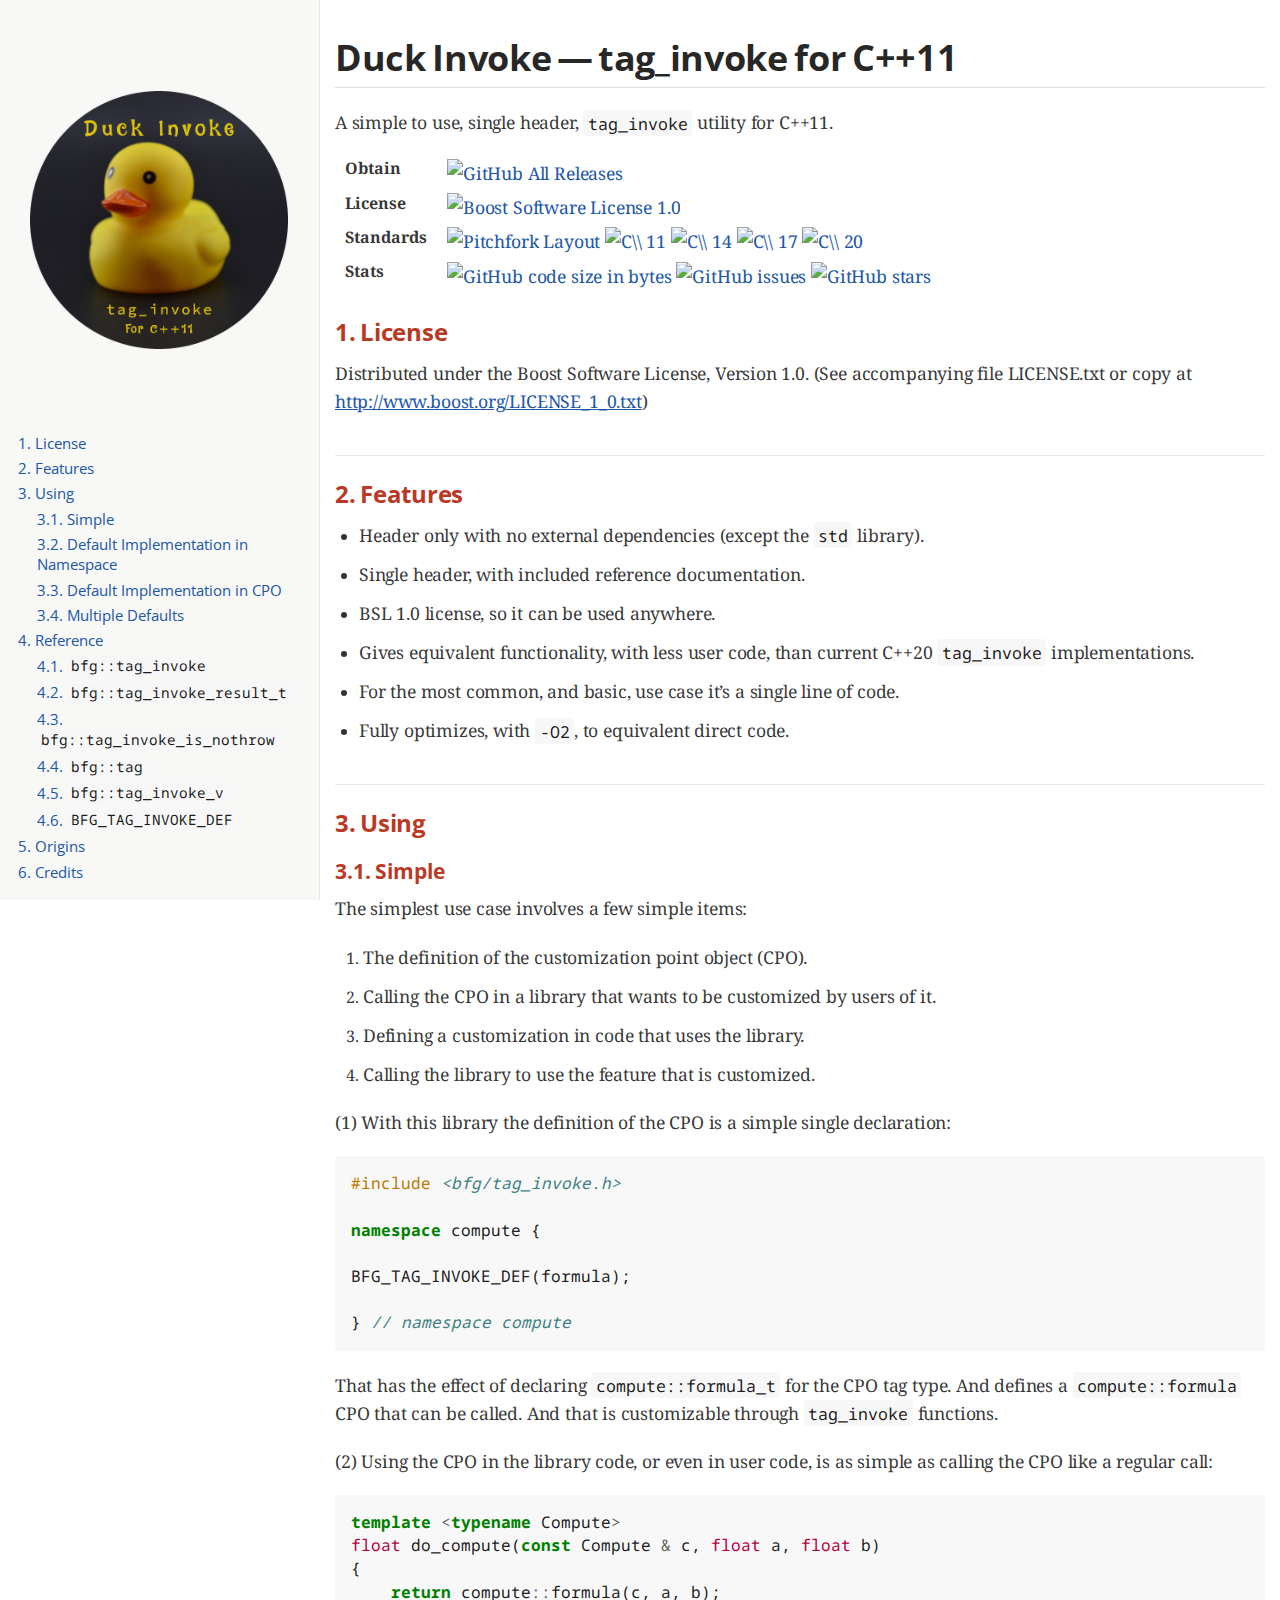
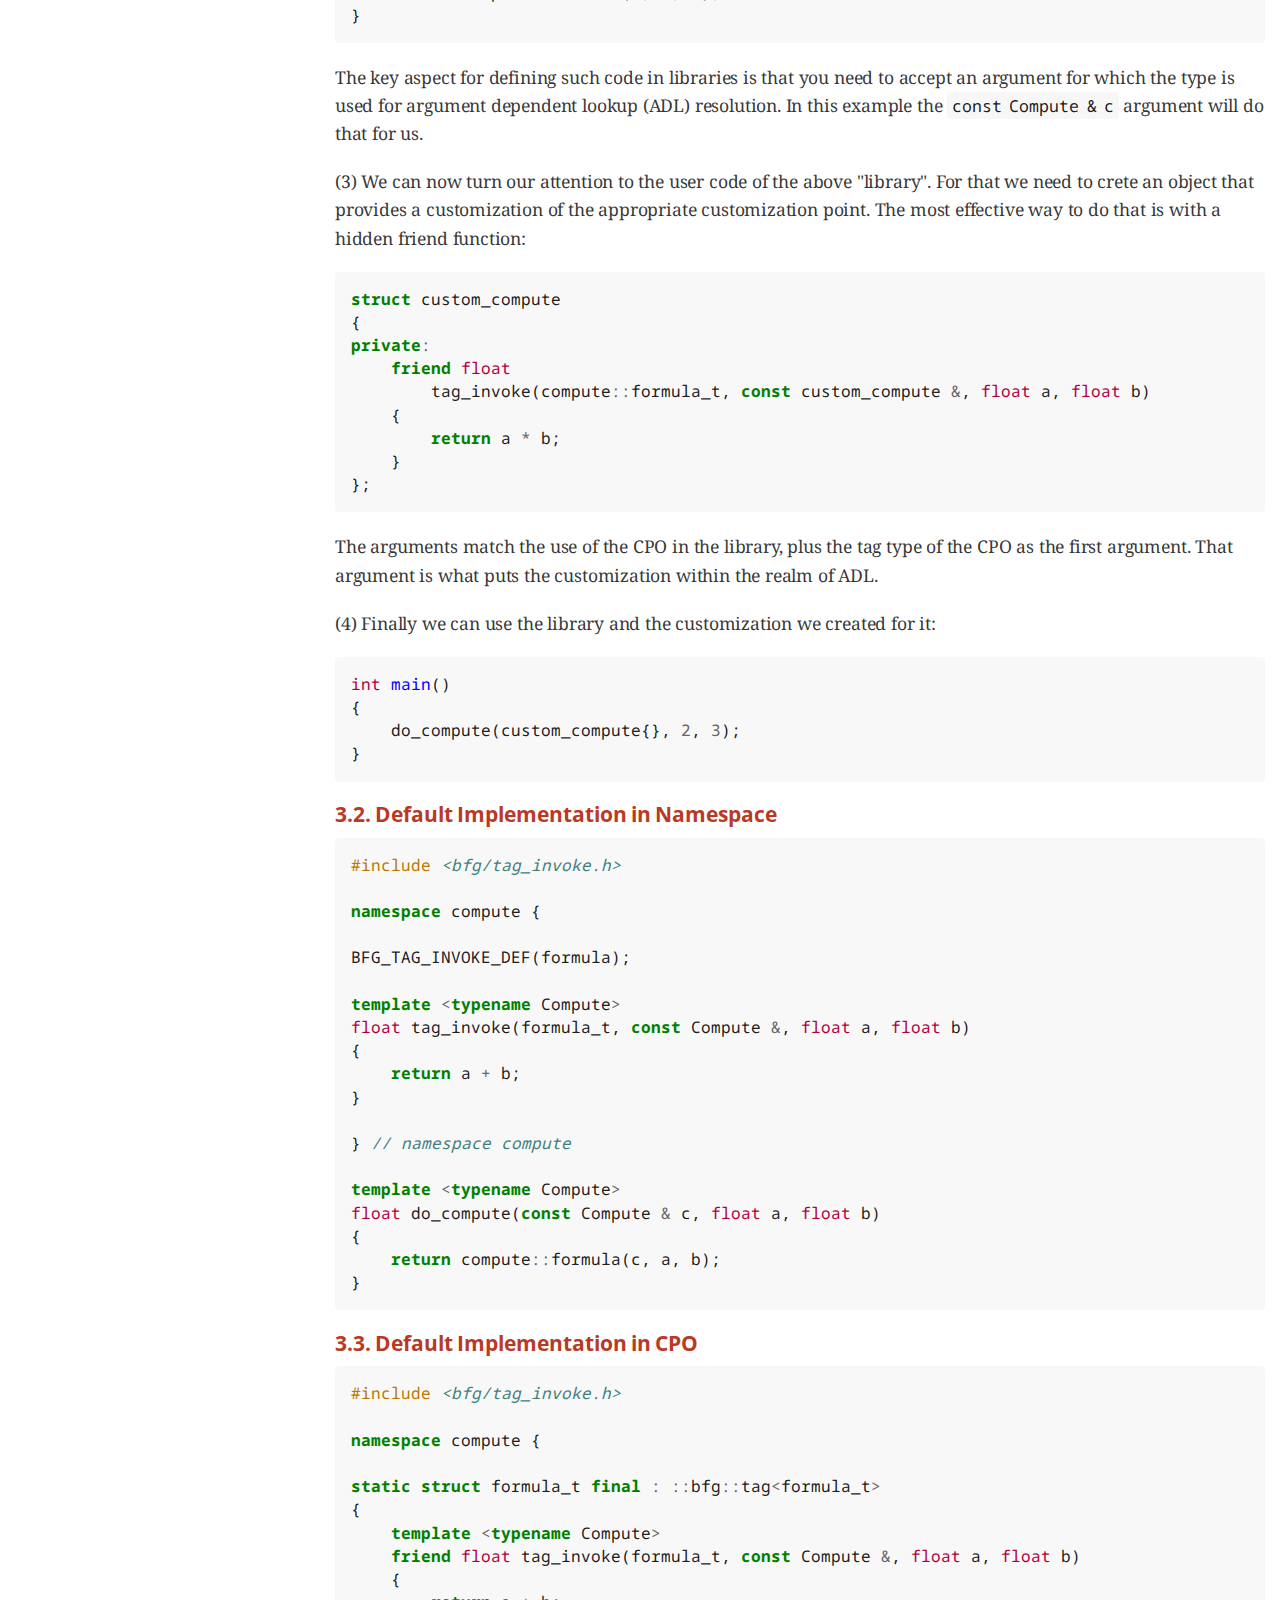
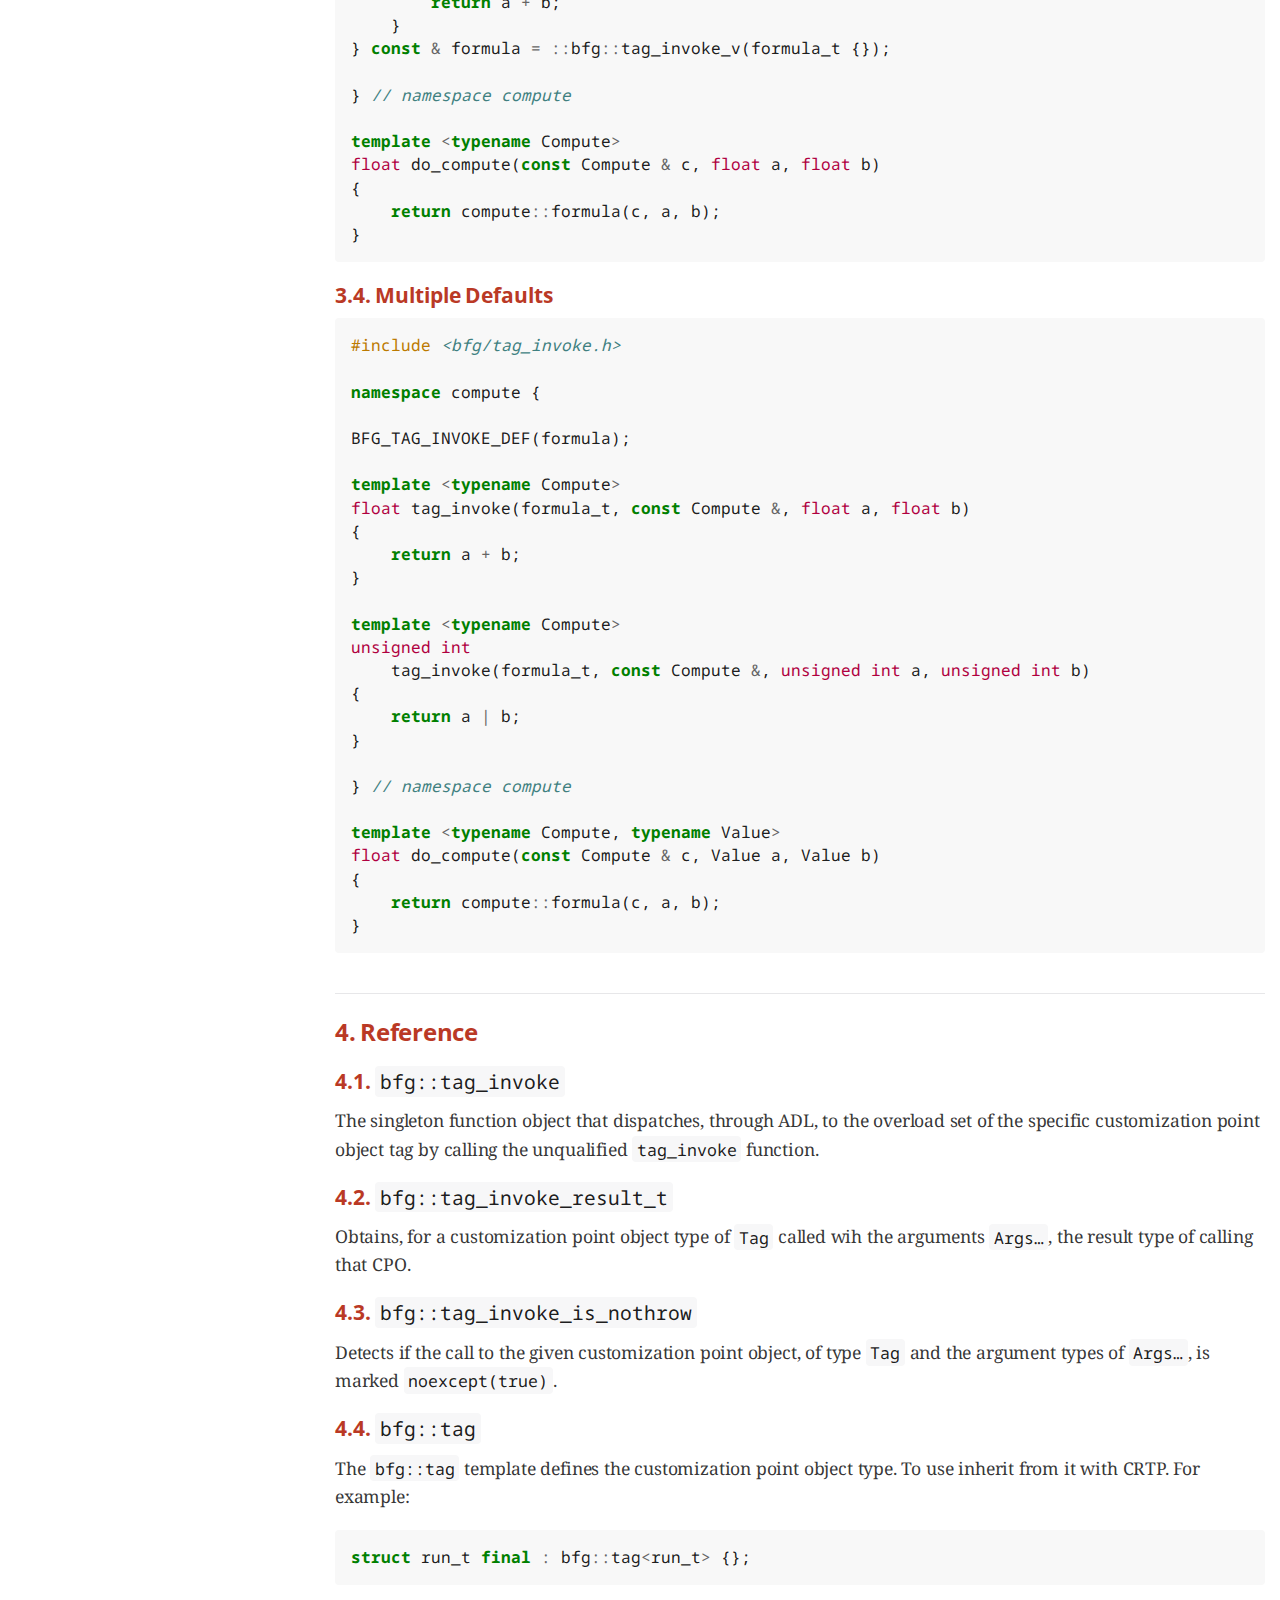
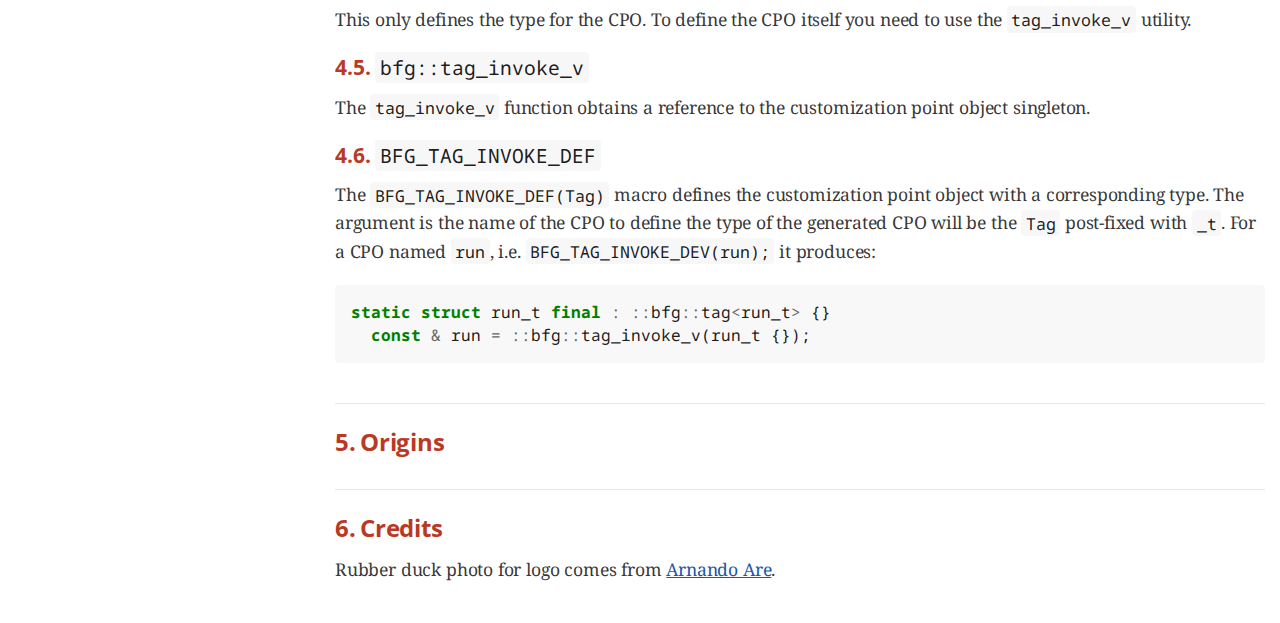
==== index.html @ 3a7e2ac7 "Initial, partial, web site content." ====
<!DOCTYPE html>
<html lang="en">
<head>
<meta charset="UTF-8">
<meta http-equiv="X-UA-Compatible" content="IE=edge">
<meta name="viewport" content="width=device-width, initial-scale=1.0">
<meta name="generator" content="Asciidoctor 2.0.10">
<meta name="copyright" content="Copyright 2020 René Ferdinand Rivera Morell">
<title>Duck Invoke&#8201;&#8212;&#8201;tag_invoke for C++11</title>
<link rel="stylesheet" href="https://fonts.googleapis.com/css?family=Open+Sans:300,300italic,400,400italic,600,600italic%7CNoto+Serif:400,400italic,700,700italic%7CDroid+Sans+Mono:400,700">
<style>
/* Asciidoctor default stylesheet | MIT License | https://asciidoctor.org */
/* Uncomment @import statement to use as custom stylesheet */
/*@import "https://fonts.googleapis.com/css?family=Open+Sans:300,300italic,400,400italic,600,600italic%7CNoto+Serif:400,400italic,700,700italic%7CDroid+Sans+Mono:400,700";*/
article,aside,details,figcaption,figure,footer,header,hgroup,main,nav,section{display:block}
audio,video{display:inline-block}
audio:not([controls]){display:none;height:0}
html{font-family:sans-serif;-ms-text-size-adjust:100%;-webkit-text-size-adjust:100%}
a{background:none}
a:focus{outline:thin dotted}
a:active,a:hover{outline:0}
h1{font-size:2em;margin:.67em 0}
abbr[title]{border-bottom:1px dotted}
b,strong{font-weight:bold}
dfn{font-style:italic}
hr{-moz-box-sizing:content-box;box-sizing:content-box;height:0}
mark{background:#ff0;color:#000}
code,kbd,pre,samp{font-family:monospace;font-size:1em}
pre{white-space:pre-wrap}
q{quotes:"\201C" "\201D" "\2018" "\2019"}
small{font-size:80%}
sub,sup{font-size:75%;line-height:0;position:relative;vertical-align:baseline}
sup{top:-.5em}
sub{bottom:-.25em}
img{border:0}
svg:not(:root){overflow:hidden}
figure{margin:0}
fieldset{border:1px solid silver;margin:0 2px;padding:.35em .625em .75em}
legend{border:0;padding:0}
button,input,select,textarea{font-family:inherit;font-size:100%;margin:0}
button,input{line-height:normal}
button,select{text-transform:none}
button,html input[type="button"],input[type="reset"],input[type="submit"]{-webkit-appearance:button;cursor:pointer}
button[disabled],html input[disabled]{cursor:default}
input[type="checkbox"],input[type="radio"]{box-sizing:border-box;padding:0}
button::-moz-focus-inner,input::-moz-focus-inner{border:0;padding:0}
textarea{overflow:auto;vertical-align:top}
table{border-collapse:collapse;border-spacing:0}
*,*::before,*::after{-moz-box-sizing:border-box;-webkit-box-sizing:border-box;box-sizing:border-box}
html,body{font-size:100%}
body{background:#fff;color:rgba(0,0,0,.8);padding:0;margin:0;font-family:"Noto Serif","DejaVu Serif",serif;font-weight:400;font-style:normal;line-height:1;position:relative;cursor:auto;tab-size:4;-moz-osx-font-smoothing:grayscale;-webkit-font-smoothing:antialiased}
a:hover{cursor:pointer}
img,object,embed{max-width:100%;height:auto}
object,embed{height:100%}
img{-ms-interpolation-mode:bicubic}
.left{float:left!important}
.right{float:right!important}
.text-left{text-align:left!important}
.text-right{text-align:right!important}
.text-center{text-align:center!important}
.text-justify{text-align:justify!important}
.hide{display:none}
img,object,svg{display:inline-block;vertical-align:middle}
textarea{height:auto;min-height:50px}
select{width:100%}
.center{margin-left:auto;margin-right:auto}
.stretch{width:100%}
.subheader,.admonitionblock td.content>.title,.audioblock>.title,.exampleblock>.title,.imageblock>.title,.listingblock>.title,.literalblock>.title,.stemblock>.title,.openblock>.title,.paragraph>.title,.quoteblock>.title,table.tableblock>.title,.verseblock>.title,.videoblock>.title,.dlist>.title,.olist>.title,.ulist>.title,.qlist>.title,.hdlist>.title{line-height:1.45;color:#7a2518;font-weight:400;margin-top:0;margin-bottom:.25em}
div,dl,dt,dd,ul,ol,li,h1,h2,h3,#toctitle,.sidebarblock>.content>.title,h4,h5,h6,pre,form,p,blockquote,th,td{margin:0;padding:0;direction:ltr}
a{color:#2156a5;text-decoration:underline;line-height:inherit}
a:hover,a:focus{color:#1d4b8f}
a img{border:0}
p{font-family:inherit;font-weight:400;font-size:1em;line-height:1.6;margin-bottom:1.25em;text-rendering:optimizeLegibility}
p aside{font-size:.875em;line-height:1.35;font-style:italic}
h1,h2,h3,#toctitle,.sidebarblock>.content>.title,h4,h5,h6{font-family:"Open Sans","DejaVu Sans",sans-serif;font-weight:300;font-style:normal;color:#ba3925;text-rendering:optimizeLegibility;margin-top:1em;margin-bottom:.5em;line-height:1.0125em}
h1 small,h2 small,h3 small,#toctitle small,.sidebarblock>.content>.title small,h4 small,h5 small,h6 small{font-size:60%;color:#e99b8f;line-height:0}
h1{font-size:2.125em}
h2{font-size:1.6875em}
h3,#toctitle,.sidebarblock>.content>.title{font-size:1.375em}
h4,h5{font-size:1.125em}
h6{font-size:1em}
hr{border:solid #dddddf;border-width:1px 0 0;clear:both;margin:1.25em 0 1.1875em;height:0}
em,i{font-style:italic;line-height:inherit}
strong,b{font-weight:bold;line-height:inherit}
small{font-size:60%;line-height:inherit}
code{font-family:"Droid Sans Mono","DejaVu Sans Mono",monospace;font-weight:400;color:rgba(0,0,0,.9)}
ul,ol,dl{font-size:1em;line-height:1.6;margin-bottom:1.25em;list-style-position:outside;font-family:inherit}
ul,ol{margin-left:1.5em}
ul li ul,ul li ol{margin-left:1.25em;margin-bottom:0;font-size:1em}
ul.square li ul,ul.circle li ul,ul.disc li ul{list-style:inherit}
ul.square{list-style-type:square}
ul.circle{list-style-type:circle}
ul.disc{list-style-type:disc}
ol li ul,ol li ol{margin-left:1.25em;margin-bottom:0}
dl dt{margin-bottom:.3125em;font-weight:bold}
dl dd{margin-bottom:1.25em}
abbr,acronym{text-transform:uppercase;font-size:90%;color:rgba(0,0,0,.8);border-bottom:1px dotted #ddd;cursor:help}
abbr{text-transform:none}
blockquote{margin:0 0 1.25em;padding:.5625em 1.25em 0 1.1875em;border-left:1px solid #ddd}
blockquote cite{display:block;font-size:.9375em;color:rgba(0,0,0,.6)}
blockquote cite::before{content:"\2014 \0020"}
blockquote cite a,blockquote cite a:visited{color:rgba(0,0,0,.6)}
blockquote,blockquote p{line-height:1.6;color:rgba(0,0,0,.85)}
@media screen and (min-width:768px){h1,h2,h3,#toctitle,.sidebarblock>.content>.title,h4,h5,h6{line-height:1.2}
h1{font-size:2.75em}
h2{font-size:2.3125em}
h3,#toctitle,.sidebarblock>.content>.title{font-size:1.6875em}
h4{font-size:1.4375em}}
table{background:#fff;margin-bottom:1.25em;border:solid 1px #dedede}
table thead,table tfoot{background:#f7f8f7}
table thead tr th,table thead tr td,table tfoot tr th,table tfoot tr td{padding:.5em .625em .625em;font-size:inherit;color:rgba(0,0,0,.8);text-align:left}
table tr th,table tr td{padding:.5625em .625em;font-size:inherit;color:rgba(0,0,0,.8)}
table tr.even,table tr.alt{background:#f8f8f7}
table thead tr th,table tfoot tr th,table tbody tr td,table tr td,table tfoot tr td{display:table-cell;line-height:1.6}
h1,h2,h3,#toctitle,.sidebarblock>.content>.title,h4,h5,h6{line-height:1.2;word-spacing:-.05em}
h1 strong,h2 strong,h3 strong,#toctitle strong,.sidebarblock>.content>.title strong,h4 strong,h5 strong,h6 strong{font-weight:400}
.clearfix::before,.clearfix::after,.float-group::before,.float-group::after{content:" ";display:table}
.clearfix::after,.float-group::after{clear:both}
:not(pre):not([class^=L])>code{font-size:.9375em;font-style:normal!important;letter-spacing:0;padding:.1em .5ex;word-spacing:-.15em;background:#f7f7f8;-webkit-border-radius:4px;border-radius:4px;line-height:1.45;text-rendering:optimizeSpeed;word-wrap:break-word}
:not(pre)>code.nobreak{word-wrap:normal}
:not(pre)>code.nowrap{white-space:nowrap}
pre{color:rgba(0,0,0,.9);font-family:"Droid Sans Mono","DejaVu Sans Mono",monospace;line-height:1.45;text-rendering:optimizeSpeed}
pre code,pre pre{color:inherit;font-size:inherit;line-height:inherit}
pre>code{display:block}
pre.nowrap,pre.nowrap pre{white-space:pre;word-wrap:normal}
em em{font-style:normal}
strong strong{font-weight:400}
.keyseq{color:rgba(51,51,51,.8)}
kbd{font-family:"Droid Sans Mono","DejaVu Sans Mono",monospace;display:inline-block;color:rgba(0,0,0,.8);font-size:.65em;line-height:1.45;background:#f7f7f7;border:1px solid #ccc;-webkit-border-radius:3px;border-radius:3px;-webkit-box-shadow:0 1px 0 rgba(0,0,0,.2),0 0 0 .1em white inset;box-shadow:0 1px 0 rgba(0,0,0,.2),0 0 0 .1em #fff inset;margin:0 .15em;padding:.2em .5em;vertical-align:middle;position:relative;top:-.1em;white-space:nowrap}
.keyseq kbd:first-child{margin-left:0}
.keyseq kbd:last-child{margin-right:0}
.menuseq,.menuref{color:#000}
.menuseq b:not(.caret),.menuref{font-weight:inherit}
.menuseq{word-spacing:-.02em}
.menuseq b.caret{font-size:1.25em;line-height:.8}
.menuseq i.caret{font-weight:bold;text-align:center;width:.45em}
b.button::before,b.button::after{position:relative;top:-1px;font-weight:400}
b.button::before{content:"[";padding:0 3px 0 2px}
b.button::after{content:"]";padding:0 2px 0 3px}
p a>code:hover{color:rgba(0,0,0,.9)}
#header,#content,#footnotes,#footer{width:100%;margin-left:auto;margin-right:auto;margin-top:0;margin-bottom:0;max-width:62.5em;*zoom:1;position:relative;padding-left:.9375em;padding-right:.9375em}
#header::before,#header::after,#content::before,#content::after,#footnotes::before,#footnotes::after,#footer::before,#footer::after{content:" ";display:table}
#header::after,#content::after,#footnotes::after,#footer::after{clear:both}
#content{margin-top:1.25em}
#content::before{content:none}
#header>h1:first-child{color:rgba(0,0,0,.85);margin-top:2.25rem;margin-bottom:0}
#header>h1:first-child+#toc{margin-top:8px;border-top:1px solid #dddddf}
#header>h1:only-child,body.toc2 #header>h1:nth-last-child(2){border-bottom:1px solid #dddddf;padding-bottom:8px}
#header .details{border-bottom:1px solid #dddddf;line-height:1.45;padding-top:.25em;padding-bottom:.25em;padding-left:.25em;color:rgba(0,0,0,.6);display:-ms-flexbox;display:-webkit-flex;display:flex;-ms-flex-flow:row wrap;-webkit-flex-flow:row wrap;flex-flow:row wrap}
#header .details span:first-child{margin-left:-.125em}
#header .details span.email a{color:rgba(0,0,0,.85)}
#header .details br{display:none}
#header .details br+span::before{content:"\00a0\2013\00a0"}
#header .details br+span.author::before{content:"\00a0\22c5\00a0";color:rgba(0,0,0,.85)}
#header .details br+span#revremark::before{content:"\00a0|\00a0"}
#header #revnumber{text-transform:capitalize}
#header #revnumber::after{content:"\00a0"}
#content>h1:first-child:not([class]){color:rgba(0,0,0,.85);border-bottom:1px solid #dddddf;padding-bottom:8px;margin-top:0;padding-top:1rem;margin-bottom:1.25rem}
#toc{border-bottom:1px solid #e7e7e9;padding-bottom:.5em}
#toc>ul{margin-left:.125em}
#toc ul.sectlevel0>li>a{font-style:italic}
#toc ul.sectlevel0 ul.sectlevel1{margin:.5em 0}
#toc ul{font-family:"Open Sans","DejaVu Sans",sans-serif;list-style-type:none}
#toc li{line-height:1.3334;margin-top:.3334em}
#toc a{text-decoration:none}
#toc a:active{text-decoration:underline}
#toctitle{color:#7a2518;font-size:1.2em}
@media screen and (min-width:768px){#toctitle{font-size:1.375em}
body.toc2{padding-left:15em;padding-right:0}
#toc.toc2{margin-top:0!important;background:#f8f8f7;position:fixed;width:15em;left:0;top:0;border-right:1px solid #e7e7e9;border-top-width:0!important;border-bottom-width:0!important;z-index:1000;padding:1.25em 1em;height:100%;overflow:auto}
#toc.toc2 #toctitle{margin-top:0;margin-bottom:.8rem;font-size:1.2em}
#toc.toc2>ul{font-size:.9em;margin-bottom:0}
#toc.toc2 ul ul{margin-left:0;padding-left:1em}
#toc.toc2 ul.sectlevel0 ul.sectlevel1{padding-left:0;margin-top:.5em;margin-bottom:.5em}
body.toc2.toc-right{padding-left:0;padding-right:15em}
body.toc2.toc-right #toc.toc2{border-right-width:0;border-left:1px solid #e7e7e9;left:auto;right:0}}
@media screen and (min-width:1280px){body.toc2{padding-left:20em;padding-right:0}
#toc.toc2{width:20em}
#toc.toc2 #toctitle{font-size:1.375em}
#toc.toc2>ul{font-size:.95em}
#toc.toc2 ul ul{padding-left:1.25em}
body.toc2.toc-right{padding-left:0;padding-right:20em}}
#content #toc{border-style:solid;border-width:1px;border-color:#e0e0dc;margin-bottom:1.25em;padding:1.25em;background:#f8f8f7;-webkit-border-radius:4px;border-radius:4px}
#content #toc>:first-child{margin-top:0}
#content #toc>:last-child{margin-bottom:0}
#footer{max-width:100%;background:rgba(0,0,0,.8);padding:1.25em}
#footer-text{color:rgba(255,255,255,.8);line-height:1.44}
#content{margin-bottom:.625em}
.sect1{padding-bottom:.625em}
@media screen and (min-width:768px){#content{margin-bottom:1.25em}
.sect1{padding-bottom:1.25em}}
.sect1:last-child{padding-bottom:0}
.sect1+.sect1{border-top:1px solid #e7e7e9}
#content h1>a.anchor,h2>a.anchor,h3>a.anchor,#toctitle>a.anchor,.sidebarblock>.content>.title>a.anchor,h4>a.anchor,h5>a.anchor,h6>a.anchor{position:absolute;z-index:1001;width:1.5ex;margin-left:-1.5ex;display:block;text-decoration:none!important;visibility:hidden;text-align:center;font-weight:400}
#content h1>a.anchor::before,h2>a.anchor::before,h3>a.anchor::before,#toctitle>a.anchor::before,.sidebarblock>.content>.title>a.anchor::before,h4>a.anchor::before,h5>a.anchor::before,h6>a.anchor::before{content:"\00A7";font-size:.85em;display:block;padding-top:.1em}
#content h1:hover>a.anchor,#content h1>a.anchor:hover,h2:hover>a.anchor,h2>a.anchor:hover,h3:hover>a.anchor,#toctitle:hover>a.anchor,.sidebarblock>.content>.title:hover>a.anchor,h3>a.anchor:hover,#toctitle>a.anchor:hover,.sidebarblock>.content>.title>a.anchor:hover,h4:hover>a.anchor,h4>a.anchor:hover,h5:hover>a.anchor,h5>a.anchor:hover,h6:hover>a.anchor,h6>a.anchor:hover{visibility:visible}
#content h1>a.link,h2>a.link,h3>a.link,#toctitle>a.link,.sidebarblock>.content>.title>a.link,h4>a.link,h5>a.link,h6>a.link{color:#ba3925;text-decoration:none}
#content h1>a.link:hover,h2>a.link:hover,h3>a.link:hover,#toctitle>a.link:hover,.sidebarblock>.content>.title>a.link:hover,h4>a.link:hover,h5>a.link:hover,h6>a.link:hover{color:#a53221}
details,.audioblock,.imageblock,.literalblock,.listingblock,.stemblock,.videoblock{margin-bottom:1.25em}
details>summary:first-of-type{cursor:pointer;display:list-item;outline:none;margin-bottom:.75em}
.admonitionblock td.content>.title,.audioblock>.title,.exampleblock>.title,.imageblock>.title,.listingblock>.title,.literalblock>.title,.stemblock>.title,.openblock>.title,.paragraph>.title,.quoteblock>.title,table.tableblock>.title,.verseblock>.title,.videoblock>.title,.dlist>.title,.olist>.title,.ulist>.title,.qlist>.title,.hdlist>.title{text-rendering:optimizeLegibility;text-align:left;font-family:"Noto Serif","DejaVu Serif",serif;font-size:1rem;font-style:italic}
table.tableblock.fit-content>caption.title{white-space:nowrap;width:0}
.paragraph.lead>p,#preamble>.sectionbody>[class="paragraph"]:first-of-type p{font-size:1.21875em;line-height:1.6;color:rgba(0,0,0,.85)}
table.tableblock #preamble>.sectionbody>[class="paragraph"]:first-of-type p{font-size:inherit}
.admonitionblock>table{border-collapse:separate;border:0;background:none;width:100%}
.admonitionblock>table td.icon{text-align:center;width:80px}
.admonitionblock>table td.icon img{max-width:none}
.admonitionblock>table td.icon .title{font-weight:bold;font-family:"Open Sans","DejaVu Sans",sans-serif;text-transform:uppercase}
.admonitionblock>table td.content{padding-left:1.125em;padding-right:1.25em;border-left:1px solid #dddddf;color:rgba(0,0,0,.6)}
.admonitionblock>table td.content>:last-child>:last-child{margin-bottom:0}
.exampleblock>.content{border-style:solid;border-width:1px;border-color:#e6e6e6;margin-bottom:1.25em;padding:1.25em;background:#fff;-webkit-border-radius:4px;border-radius:4px}
.exampleblock>.content>:first-child{margin-top:0}
.exampleblock>.content>:last-child{margin-bottom:0}
.sidebarblock{border-style:solid;border-width:1px;border-color:#dbdbd6;margin-bottom:1.25em;padding:1.25em;background:#f3f3f2;-webkit-border-radius:4px;border-radius:4px}
.sidebarblock>:first-child{margin-top:0}
.sidebarblock>:last-child{margin-bottom:0}
.sidebarblock>.content>.title{color:#7a2518;margin-top:0;text-align:center}
.exampleblock>.content>:last-child>:last-child,.exampleblock>.content .olist>ol>li:last-child>:last-child,.exampleblock>.content .ulist>ul>li:last-child>:last-child,.exampleblock>.content .qlist>ol>li:last-child>:last-child,.sidebarblock>.content>:last-child>:last-child,.sidebarblock>.content .olist>ol>li:last-child>:last-child,.sidebarblock>.content .ulist>ul>li:last-child>:last-child,.sidebarblock>.content .qlist>ol>li:last-child>:last-child{margin-bottom:0}
.literalblock pre,.listingblock>.content>pre{-webkit-border-radius:4px;border-radius:4px;word-wrap:break-word;overflow-x:auto;padding:1em;font-size:.8125em}
@media screen and (min-width:768px){.literalblock pre,.listingblock>.content>pre{font-size:.90625em}}
@media screen and (min-width:1280px){.literalblock pre,.listingblock>.content>pre{font-size:1em}}
.literalblock pre,.listingblock>.content>pre:not(.highlight),.listingblock>.content>pre[class="highlight"],.listingblock>.content>pre[class^="highlight "]{background:#f7f7f8}
.literalblock.output pre{color:#f7f7f8;background:rgba(0,0,0,.9)}
.listingblock>.content{position:relative}
.listingblock code[data-lang]::before{display:none;content:attr(data-lang);position:absolute;font-size:.75em;top:.425rem;right:.5rem;line-height:1;text-transform:uppercase;color:inherit;opacity:.5}
.listingblock:hover code[data-lang]::before{display:block}
.listingblock.terminal pre .command::before{content:attr(data-prompt);padding-right:.5em;color:inherit;opacity:.5}
.listingblock.terminal pre .command:not([data-prompt])::before{content:"$"}
.listingblock pre.highlightjs{padding:0}
.listingblock pre.highlightjs>code{padding:1em;-webkit-border-radius:4px;border-radius:4px}
.listingblock pre.prettyprint{border-width:0}
.prettyprint{background:#f7f7f8}
pre.prettyprint .linenums{line-height:1.45;margin-left:2em}
pre.prettyprint li{background:none;list-style-type:inherit;padding-left:0}
pre.prettyprint li code[data-lang]::before{opacity:1}
pre.prettyprint li:not(:first-child) code[data-lang]::before{display:none}
table.linenotable{border-collapse:separate;border:0;margin-bottom:0;background:none}
table.linenotable td[class]{color:inherit;vertical-align:top;padding:0;line-height:inherit;white-space:normal}
table.linenotable td.code{padding-left:.75em}
table.linenotable td.linenos{border-right:1px solid currentColor;opacity:.35;padding-right:.5em}
pre.pygments .lineno{border-right:1px solid currentColor;opacity:.35;display:inline-block;margin-right:.75em}
pre.pygments .lineno::before{content:"";margin-right:-.125em}
.quoteblock{margin:0 1em 1.25em 1.5em;display:table}
.quoteblock:not(.excerpt)>.title{margin-left:-1.5em;margin-bottom:.75em}
.quoteblock blockquote,.quoteblock p{color:rgba(0,0,0,.85);font-size:1.15rem;line-height:1.75;word-spacing:.1em;letter-spacing:0;font-style:italic;text-align:justify}
.quoteblock blockquote{margin:0;padding:0;border:0}
.quoteblock blockquote::before{content:"\201c";float:left;font-size:2.75em;font-weight:bold;line-height:.6em;margin-left:-.6em;color:#7a2518;text-shadow:0 1px 2px rgba(0,0,0,.1)}
.quoteblock blockquote>.paragraph:last-child p{margin-bottom:0}
.quoteblock .attribution{margin-top:.75em;margin-right:.5ex;text-align:right}
.verseblock{margin:0 1em 1.25em}
.verseblock pre{font-family:"Open Sans","DejaVu Sans",sans;font-size:1.15rem;color:rgba(0,0,0,.85);font-weight:300;text-rendering:optimizeLegibility}
.verseblock pre strong{font-weight:400}
.verseblock .attribution{margin-top:1.25rem;margin-left:.5ex}
.quoteblock .attribution,.verseblock .attribution{font-size:.9375em;line-height:1.45;font-style:italic}
.quoteblock .attribution br,.verseblock .attribution br{display:none}
.quoteblock .attribution cite,.verseblock .attribution cite{display:block;letter-spacing:-.025em;color:rgba(0,0,0,.6)}
.quoteblock.abstract blockquote::before,.quoteblock.excerpt blockquote::before,.quoteblock .quoteblock blockquote::before{display:none}
.quoteblock.abstract blockquote,.quoteblock.abstract p,.quoteblock.excerpt blockquote,.quoteblock.excerpt p,.quoteblock .quoteblock blockquote,.quoteblock .quoteblock p{line-height:1.6;word-spacing:0}
.quoteblock.abstract{margin:0 1em 1.25em;display:block}
.quoteblock.abstract>.title{margin:0 0 .375em;font-size:1.15em;text-align:center}
.quoteblock.excerpt>blockquote,.quoteblock .quoteblock{padding:0 0 .25em 1em;border-left:.25em solid #dddddf}
.quoteblock.excerpt,.quoteblock .quoteblock{margin-left:0}
.quoteblock.excerpt blockquote,.quoteblock.excerpt p,.quoteblock .quoteblock blockquote,.quoteblock .quoteblock p{color:inherit;font-size:1.0625rem}
.quoteblock.excerpt .attribution,.quoteblock .quoteblock .attribution{color:inherit;text-align:left;margin-right:0}
table.tableblock{max-width:100%;border-collapse:separate}
p.tableblock:last-child{margin-bottom:0}
td.tableblock>.content>:last-child{margin-bottom:-1.25em}
td.tableblock>.content>:last-child.sidebarblock{margin-bottom:0}
table.tableblock,th.tableblock,td.tableblock{border:0 solid #dedede}
table.grid-all>thead>tr>.tableblock,table.grid-all>tbody>tr>.tableblock{border-width:0 1px 1px 0}
table.grid-all>tfoot>tr>.tableblock{border-width:1px 1px 0 0}
table.grid-cols>*>tr>.tableblock{border-width:0 1px 0 0}
table.grid-rows>thead>tr>.tableblock,table.grid-rows>tbody>tr>.tableblock{border-width:0 0 1px}
table.grid-rows>tfoot>tr>.tableblock{border-width:1px 0 0}
table.grid-all>*>tr>.tableblock:last-child,table.grid-cols>*>tr>.tableblock:last-child{border-right-width:0}
table.grid-all>tbody>tr:last-child>.tableblock,table.grid-all>thead:last-child>tr>.tableblock,table.grid-rows>tbody>tr:last-child>.tableblock,table.grid-rows>thead:last-child>tr>.tableblock{border-bottom-width:0}
table.frame-all{border-width:1px}
table.frame-sides{border-width:0 1px}
table.frame-topbot,table.frame-ends{border-width:1px 0}
table.stripes-all tr,table.stripes-odd tr:nth-of-type(odd),table.stripes-even tr:nth-of-type(even),table.stripes-hover tr:hover{background:#f8f8f7}
th.halign-left,td.halign-left{text-align:left}
th.halign-right,td.halign-right{text-align:right}
th.halign-center,td.halign-center{text-align:center}
th.valign-top,td.valign-top{vertical-align:top}
th.valign-bottom,td.valign-bottom{vertical-align:bottom}
th.valign-middle,td.valign-middle{vertical-align:middle}
table thead th,table tfoot th{font-weight:bold}
tbody tr th{display:table-cell;line-height:1.6;background:#f7f8f7}
tbody tr th,tbody tr th p,tfoot tr th,tfoot tr th p{color:rgba(0,0,0,.8);font-weight:bold}
p.tableblock>code:only-child{background:none;padding:0}
p.tableblock{font-size:1em}
ol{margin-left:1.75em}
ul li ol{margin-left:1.5em}
dl dd{margin-left:1.125em}
dl dd:last-child,dl dd:last-child>:last-child{margin-bottom:0}
ol>li p,ul>li p,ul dd,ol dd,.olist .olist,.ulist .ulist,.ulist .olist,.olist .ulist{margin-bottom:.625em}
ul.checklist,ul.none,ol.none,ul.no-bullet,ol.no-bullet,ol.unnumbered,ul.unstyled,ol.unstyled{list-style-type:none}
ul.no-bullet,ol.no-bullet,ol.unnumbered{margin-left:.625em}
ul.unstyled,ol.unstyled{margin-left:0}
ul.checklist{margin-left:.625em}
ul.checklist li>p:first-child>.fa-square-o:first-child,ul.checklist li>p:first-child>.fa-check-square-o:first-child{width:1.25em;font-size:.8em;position:relative;bottom:.125em}
ul.checklist li>p:first-child>input[type="checkbox"]:first-child{margin-right:.25em}
ul.inline{display:-ms-flexbox;display:-webkit-box;display:flex;-ms-flex-flow:row wrap;-webkit-flex-flow:row wrap;flex-flow:row wrap;list-style:none;margin:0 0 .625em -1.25em}
ul.inline>li{margin-left:1.25em}
.unstyled dl dt{font-weight:400;font-style:normal}
ol.arabic{list-style-type:decimal}
ol.decimal{list-style-type:decimal-leading-zero}
ol.loweralpha{list-style-type:lower-alpha}
ol.upperalpha{list-style-type:upper-alpha}
ol.lowerroman{list-style-type:lower-roman}
ol.upperroman{list-style-type:upper-roman}
ol.lowergreek{list-style-type:lower-greek}
.hdlist>table,.colist>table{border:0;background:none}
.hdlist>table>tbody>tr,.colist>table>tbody>tr{background:none}
td.hdlist1,td.hdlist2{vertical-align:top;padding:0 .625em}
td.hdlist1{font-weight:bold;padding-bottom:1.25em}
.literalblock+.colist,.listingblock+.colist{margin-top:-.5em}
.colist td:not([class]):first-child{padding:.4em .75em 0;line-height:1;vertical-align:top}
.colist td:not([class]):first-child img{max-width:none}
.colist td:not([class]):last-child{padding:.25em 0}
.thumb,.th{line-height:0;display:inline-block;border:solid 4px #fff;-webkit-box-shadow:0 0 0 1px #ddd;box-shadow:0 0 0 1px #ddd}
.imageblock.left{margin:.25em .625em 1.25em 0}
.imageblock.right{margin:.25em 0 1.25em .625em}
.imageblock>.title{margin-bottom:0}
.imageblock.thumb,.imageblock.th{border-width:6px}
.imageblock.thumb>.title,.imageblock.th>.title{padding:0 .125em}
.image.left,.image.right{margin-top:.25em;margin-bottom:.25em;display:inline-block;line-height:0}
.image.left{margin-right:.625em}
.image.right{margin-left:.625em}
a.image{text-decoration:none;display:inline-block}
a.image object{pointer-events:none}
sup.footnote,sup.footnoteref{font-size:.875em;position:static;vertical-align:super}
sup.footnote a,sup.footnoteref a{text-decoration:none}
sup.footnote a:active,sup.footnoteref a:active{text-decoration:underline}
#footnotes{padding-top:.75em;padding-bottom:.75em;margin-bottom:.625em}
#footnotes hr{width:20%;min-width:6.25em;margin:-.25em 0 .75em;border-width:1px 0 0}
#footnotes .footnote{padding:0 .375em 0 .225em;line-height:1.3334;font-size:.875em;margin-left:1.2em;margin-bottom:.2em}
#footnotes .footnote a:first-of-type{font-weight:bold;text-decoration:none;margin-left:-1.05em}
#footnotes .footnote:last-of-type{margin-bottom:0}
#content #footnotes{margin-top:-.625em;margin-bottom:0;padding:.75em 0}
.gist .file-data>table{border:0;background:#fff;width:100%;margin-bottom:0}
.gist .file-data>table td.line-data{width:99%}
div.unbreakable{page-break-inside:avoid}
.big{font-size:larger}
.small{font-size:smaller}
.underline{text-decoration:underline}
.overline{text-decoration:overline}
.line-through{text-decoration:line-through}
.aqua{color:#00bfbf}
.aqua-background{background:#00fafa}
.black{color:#000}
.black-background{background:#000}
.blue{color:#0000bf}
.blue-background{background:#0000fa}
.fuchsia{color:#bf00bf}
.fuchsia-background{background:#fa00fa}
.gray{color:#606060}
.gray-background{background:#7d7d7d}
.green{color:#006000}
.green-background{background:#007d00}
.lime{color:#00bf00}
.lime-background{background:#00fa00}
.maroon{color:#600000}
.maroon-background{background:#7d0000}
.navy{color:#000060}
.navy-background{background:#00007d}
.olive{color:#606000}
.olive-background{background:#7d7d00}
.purple{color:#600060}
.purple-background{background:#7d007d}
.red{color:#bf0000}
.red-background{background:#fa0000}
.silver{color:#909090}
.silver-background{background:#bcbcbc}
.teal{color:#006060}
.teal-background{background:#007d7d}
.white{color:#bfbfbf}
.white-background{background:#fafafa}
.yellow{color:#bfbf00}
.yellow-background{background:#fafa00}
span.icon>.fa{cursor:default}
a span.icon>.fa{cursor:inherit}
.admonitionblock td.icon [class^="fa icon-"]{font-size:2.5em;text-shadow:1px 1px 2px rgba(0,0,0,.5);cursor:default}
.admonitionblock td.icon .icon-note::before{content:"\f05a";color:#19407c}
.admonitionblock td.icon .icon-tip::before{content:"\f0eb";text-shadow:1px 1px 2px rgba(155,155,0,.8);color:#111}
.admonitionblock td.icon .icon-warning::before{content:"\f071";color:#bf6900}
.admonitionblock td.icon .icon-caution::before{content:"\f06d";color:#bf3400}
.admonitionblock td.icon .icon-important::before{content:"\f06a";color:#bf0000}
.conum[data-value]{display:inline-block;color:#fff!important;background:rgba(0,0,0,.8);-webkit-border-radius:100px;border-radius:100px;text-align:center;font-size:.75em;width:1.67em;height:1.67em;line-height:1.67em;font-family:"Open Sans","DejaVu Sans",sans-serif;font-style:normal;font-weight:bold}
.conum[data-value] *{color:#fff!important}
.conum[data-value]+b{display:none}
.conum[data-value]::after{content:attr(data-value)}
pre .conum[data-value]{position:relative;top:-.125em}
b.conum *{color:inherit!important}
.conum:not([data-value]):empty{display:none}
dt,th.tableblock,td.content,div.footnote{text-rendering:optimizeLegibility}
h1,h2,p,td.content,span.alt{letter-spacing:-.01em}
p strong,td.content strong,div.footnote strong{letter-spacing:-.005em}
p,blockquote,dt,td.content,span.alt{font-size:1.0625rem}
p{margin-bottom:1.25rem}
.sidebarblock p,.sidebarblock dt,.sidebarblock td.content,p.tableblock{font-size:1em}
.exampleblock>.content{background:#fffef7;border-color:#e0e0dc;-webkit-box-shadow:0 1px 4px #e0e0dc;box-shadow:0 1px 4px #e0e0dc}
.print-only{display:none!important}
@page{margin:1.25cm .75cm}
@media print{*{-webkit-box-shadow:none!important;box-shadow:none!important;text-shadow:none!important}
html{font-size:80%}
a{color:inherit!important;text-decoration:underline!important}
a.bare,a[href^="#"],a[href^="mailto:"]{text-decoration:none!important}
a[href^="http:"]:not(.bare)::after,a[href^="https:"]:not(.bare)::after{content:"(" attr(href) ")";display:inline-block;font-size:.875em;padding-left:.25em}
abbr[title]::after{content:" (" attr(title) ")"}
pre,blockquote,tr,img,object,svg{page-break-inside:avoid}
thead{display:table-header-group}
svg{max-width:100%}
p,blockquote,dt,td.content{font-size:1em;orphans:3;widows:3}
h2,h3,#toctitle,.sidebarblock>.content>.title{page-break-after:avoid}
#toc,.sidebarblock,.exampleblock>.content{background:none!important}
#toc{border-bottom:1px solid #dddddf!important;padding-bottom:0!important}
body.book #header{text-align:center}
body.book #header>h1:first-child{border:0!important;margin:2.5em 0 1em}
body.book #header .details{border:0!important;display:block;padding:0!important}
body.book #header .details span:first-child{margin-left:0!important}
body.book #header .details br{display:block}
body.book #header .details br+span::before{content:none!important}
body.book #toc{border:0!important;text-align:left!important;padding:0!important;margin:0!important}
body.book #toc,body.book #preamble,body.book h1.sect0,body.book .sect1>h2{page-break-before:always}
.listingblock code[data-lang]::before{display:block}
#footer{padding:0 .9375em}
.hide-on-print{display:none!important}
.print-only{display:block!important}
.hide-for-print{display:none!important}
.show-for-print{display:inherit!important}}
@media print,amzn-kf8{#header>h1:first-child{margin-top:1.25rem}
.sect1{padding:0!important}
.sect1+.sect1{border:0}
#footer{background:none}
#footer-text{color:rgba(0,0,0,.6);font-size:.9em}}
@media amzn-kf8{#header,#content,#footnotes,#footer{padding:0}}
</style>
<link rel="stylesheet" href="https://cdnjs.cloudflare.com/ajax/libs/font-awesome/4.7.0/css/font-awesome.min.css">
</head>
<body class="article toc2 toc-left">
<div id="header">
<h1>Duck Invoke&#8201;&#8212;&#8201;tag_invoke for C++11</h1>
<div id="toc" class="toc2">
<div id="toctitle">Table of Contents</div>
<ul class="sectlevel1">
<li><a href="#_license">1. License</a></li>
<li><a href="#_features">2. Features</a></li>
<li><a href="#_using">3. Using</a>
<ul class="sectlevel2">
<li><a href="#_simple">3.1. Simple</a></li>
<li><a href="#_default_implementation_in_namespace">3.2. Default Implementation in Namespace</a></li>
<li><a href="#_default_implementation_in_cpo">3.3. Default Implementation in CPO</a></li>
<li><a href="#_multiple_defaults">3.4. Multiple Defaults</a></li>
</ul>
</li>
<li><a href="#_reference">4. Reference</a>
<ul class="sectlevel2">
<li><a href="#bfg_tag_invoke">4.1. <code>bfg::tag_invoke</code></a></li>
<li><a href="#bfg_tag_invoke_result_t">4.2. <code>bfg::tag_invoke_result_t</code></a></li>
<li><a href="#bfg_tag_invoke_is_nothrow">4.3. <code>bfg::tag_invoke_is_nothrow</code></a></li>
<li><a href="#bfg_tag">4.4. <code>bfg::tag</code></a></li>
<li><a href="#bfg_tag_invoke_v">4.5. <code>bfg::tag_invoke_v</code></a></li>
<li><a href="#bfg_tag_invoke_def">4.6. <code>BFG_TAG_INVOKE_DEF</code></a></li>
</ul>
</li>
<li><a href="#_origins">5. Origins</a></li>
<li><a href="#_credits">6. Credits</a></li>
</ul>
</div>
</div>
<div id="content">
<div id="preamble">
<div class="sectionbody">
<style>
.admonitionblock .icon .title {
    font-size: 2.5em;
    text-shadow: 1px 1px 2px rgba(0, 0, 0, .5);
}
.caution .icon .title {
    color: rgba(192, 51, 0, 1);
}
.important .icon .title {
    color: rgba(192, 0, 0, 1);
}
.note .icon .title {
    color: rgba(26, 64, 128, 1);
}
.tip .icon .title {
    color: rgba(255, 192, 0, 1);
}
.warning .icon .title {
    color: rgba(192, 102, 0, 1);
}
.hdlist p {
    margin-bottom: 0.25rem;
}
td.hdlist1, td.hdlist2 {
    padding-bottom: 0;
}
p,blockquote,dt,td.content,span.alt {
    font-size: 1.1rem
}
h1, h2, h3, h4, h5, h6 {
    font-weight: bold;
}
h1 {
    font-size: 2.25em;
}
h2 {
    font-size: 1.5em;
}
h3,#toctitle,.sidebarblock>.content>.title {
    font-size: 1.3em;
}
h4, h5 {
    font-size: 1.2em;
}
h6 {
    font-size: 1.1em;
}
/*
Copyright René Ferdinand Rivera Morell 2020
Distributed under the Boost Software License, Version 1.0.
(See accompanying file LICENSE.txt or copy at
http://www.boost.org/LICENSE_1_0.txt)
*/
#toctitle {
	padding: 400px 0 0 0;
	background: url(duck-logo-300px.png) no-repeat center/90%;
	height: 0;
	overflow: hidden;
	text-align: center;
}
</style>
<div class="paragraph tagline">
<p>A simple to use, single header, <code>tag_invoke</code> utility for C++11.</p>
</div>
<div class="hdlist shields">
<table>
<tr>
<td class="hdlist1">
Obtain
</td>
<td class="hdlist2">
<p><span class="image"><a class="image" href="https://github.com/bfgroup/duck_invoke/releases"><img src="https://img.shields.io/github/downloads/bfgroup/duck_invoke/total.svg?label=GitHub" alt="GitHub All Releases"></a></span></p>
</td>
</tr>
<tr>
<td class="hdlist1">
License
</td>
<td class="hdlist2">
<p><span class="image"><a class="image" href="LICENSE.txt"><img src="https://img.shields.io/badge/license-BSL%201.0-blue.svg" alt="Boost Software License 1.0"></a></span></p>
</td>
</tr>
<tr>
<td class="hdlist1">
Standards
</td>
<td class="hdlist2">
<p><span class="image"><a class="image" href="https://github.com/vector-of-bool/pitchfork"><img src="https://img.shields.io/badge/standard-PFL-orange.svg" alt="Pitchfork Layout"></a></span>
<span class="image"><a class="image" href="https://isocpp.org/"><img src="https://img.shields.io/badge/standard-C%2B%2B%2011-blue.svg?logo=C%2B%2B" alt="C\\ 11"></a></span>
<span class="image"><a class="image" href="https://isocpp.org/"><img src="https://img.shields.io/badge/standard-C%2B%2B%2014-blue.svg?logo=C%2B%2B" alt="C\\ 14"></a></span>
<span class="image"><a class="image" href="https://isocpp.org/"><img src="https://img.shields.io/badge/standard-C%2B%2B%2017-blue.svg?logo=C%2B%2B" alt="C\\ 17"></a></span>
<span class="image"><a class="image" href="https://isocpp.org/"><img src="https://img.shields.io/badge/standard-C%2B%2B%2020-blue.svg?logo=C%2B%2B" alt="C\\ 20"></a></span></p>
</td>
</tr>
<tr>
<td class="hdlist1">
Stats
</td>
<td class="hdlist2">
<p><span class="image"><a class="image" href="https://github.com/bfgroup/duck_invoke"><img src="https://img.shields.io/github/languages/code-size/bfgroup/duck_invoke.svg" alt="GitHub code size in bytes"></a></span>
<span class="image"><a class="image" href="https://github.com/bfgroup/duck_invoke/issues"><img src="https://img.shields.io/github/issues/bfgroup/duck_invoke.svg" alt="GitHub issues"></a></span>
<span class="image"><a class="image" href="https://github.com/bfgroup/duck_invoke/stargazers"><img src="https://img.shields.io/github/stars/bfgroup/duck_invoke.svg?label=%E2%98%85" alt="GitHub stars"></a></span></p>
</td>
</tr>
</table>
</div>
</div>
</div>
<div class="sect1">
<h2 id="_license"><a class="anchor" href="#_license"></a>1. License</h2>
<div class="sectionbody">
<div class="paragraph">
<p>Distributed under the Boost Software License, Version 1.0. (See accompanying
file LICENSE.txt or copy at <a href="http://www.boost.org/LICENSE_1_0.txt" class="bare">http://www.boost.org/LICENSE_1_0.txt</a>)</p>
</div>
</div>
</div>
<div class="sect1">
<h2 id="_features"><a class="anchor" href="#_features"></a>2. Features</h2>
<div class="sectionbody">
<div class="ulist">
<ul>
<li>
<p>Header only with no external dependencies (except the <code>std</code> library).</p>
</li>
<li>
<p>Single header, with included reference documentation.</p>
</li>
<li>
<p>BSL 1.0 license, so it can be used anywhere.</p>
</li>
<li>
<p>Gives equivalent functionality, with less user code, than current C++20
<code>tag_invoke</code> implementations.</p>
</li>
<li>
<p>For the most common, and basic, use case it&#8217;s a single line of code.</p>
</li>
<li>
<p>Fully optimizes, with <code>-O2</code>, to equivalent direct code.</p>
</li>
</ul>
</div>
</div>
</div>
<div class="sect1">
<h2 id="_using"><a class="anchor" href="#_using"></a>3. Using</h2>
<div class="sectionbody">
<div class="sect2">
<h3 id="_simple"><a class="anchor" href="#_simple"></a>3.1. Simple</h3>
<div class="paragraph">
<p>The simplest use case involves a few simple items:</p>
</div>
<div class="olist arabic">
<ol class="arabic">
<li>
<p>The definition of the customization point object (CPO).</p>
</li>
<li>
<p>Calling the CPO in a library that wants to be customized by users of it.</p>
</li>
<li>
<p>Defining a customization in code that uses the library.</p>
</li>
<li>
<p>Calling the library to use the feature that is customized.</p>
</li>
</ol>
</div>
<div class="paragraph">
<p>(1) With this library the definition of the CPO is a simple single declaration:</p>
</div>
<div class="listingblock">
<div class="content">
<pre class="pygments highlight"><code data-lang="cpp"><span></span><span class="tok-cp">#include</span> <span class="tok-cpf">&lt;bfg/tag_invoke.h&gt;</span><span class="tok-cp"></span>

<span class="tok-k">namespace</span> <span class="tok-n">compute</span> <span class="tok-p">{</span>

<span class="tok-n">BFG_TAG_INVOKE_DEF</span><span class="tok-p">(</span><span class="tok-n">formula</span><span class="tok-p">);</span>

<span class="tok-p">}</span> <span class="tok-c1">// namespace compute</span></code></pre>
</div>
</div>
<div class="paragraph">
<p>That has the effect of declaring <code>compute::formula_t</code> for the CPO tag type.
And defines a <code>compute::formula</code> CPO that can be called. And that is
customizable through <code>tag_invoke</code> functions.</p>
</div>
<div class="paragraph">
<p>(2) Using the CPO in the library code, or even in user code, is as simple as
calling the CPO like a regular call:</p>
</div>
<div class="listingblock">
<div class="content">
<pre class="pygments highlight"><code data-lang="cpp"><span></span><span class="tok-k">template</span> <span class="tok-o">&lt;</span><span class="tok-k">typename</span> <span class="tok-n">Compute</span><span class="tok-o">&gt;</span>
<span class="tok-kt">float</span> <span class="tok-n">do_compute</span><span class="tok-p">(</span><span class="tok-k">const</span> <span class="tok-n">Compute</span> <span class="tok-o">&amp;</span> <span class="tok-n">c</span><span class="tok-p">,</span> <span class="tok-kt">float</span> <span class="tok-n">a</span><span class="tok-p">,</span> <span class="tok-kt">float</span> <span class="tok-n">b</span><span class="tok-p">)</span>
<span class="tok-p">{</span>
	<span class="tok-k">return</span> <span class="tok-n">compute</span><span class="tok-o">::</span><span class="tok-n">formula</span><span class="tok-p">(</span><span class="tok-n">c</span><span class="tok-p">,</span> <span class="tok-n">a</span><span class="tok-p">,</span> <span class="tok-n">b</span><span class="tok-p">);</span>
<span class="tok-p">}</span></code></pre>
</div>
</div>
<div class="paragraph">
<p>The key aspect for defining such code in libraries is that you need to accept
an argument for which the type is used for argument dependent lookup (ADL)
resolution. In this example the <code>const Compute &amp; c</code> argument will do that for
us.</p>
</div>
<div class="paragraph">
<p>(3) We can now turn our attention to the user code of the above "library". For
that we need to crete an object that provides a customization of the
appropriate customization point. The most effective way to do that is with a
hidden friend function:</p>
</div>
<div class="listingblock">
<div class="content">
<pre class="pygments highlight"><code data-lang="cpp"><span></span><span class="tok-k">struct</span> <span class="tok-n">custom_compute</span>
<span class="tok-p">{</span>
<span class="tok-k">private</span><span class="tok-o">:</span>
	<span class="tok-k">friend</span> <span class="tok-kt">float</span>
		<span class="tok-n">tag_invoke</span><span class="tok-p">(</span><span class="tok-n">compute</span><span class="tok-o">::</span><span class="tok-n">formula_t</span><span class="tok-p">,</span> <span class="tok-k">const</span> <span class="tok-n">custom_compute</span> <span class="tok-o">&amp;</span><span class="tok-p">,</span> <span class="tok-kt">float</span> <span class="tok-n">a</span><span class="tok-p">,</span> <span class="tok-kt">float</span> <span class="tok-n">b</span><span class="tok-p">)</span>
	<span class="tok-p">{</span>
		<span class="tok-k">return</span> <span class="tok-n">a</span> <span class="tok-o">*</span> <span class="tok-n">b</span><span class="tok-p">;</span>
	<span class="tok-p">}</span>
<span class="tok-p">};</span></code></pre>
</div>
</div>
<div class="paragraph">
<p>The arguments match the use of the CPO in the library, plus the tag type of
the CPO as the first argument. That argument is what puts the customization
within the realm of ADL.</p>
</div>
<div class="paragraph">
<p>(4) Finally we can use the library and the customization we created for it:</p>
</div>
<div class="listingblock">
<div class="content">
<pre class="pygments highlight"><code data-lang="cpp"><span></span><span class="tok-kt">int</span> <span class="tok-nf">main</span><span class="tok-p">()</span>
<span class="tok-p">{</span>
	<span class="tok-n">do_compute</span><span class="tok-p">(</span><span class="tok-n">custom_compute</span><span class="tok-p">{},</span> <span class="tok-mi">2</span><span class="tok-p">,</span> <span class="tok-mi">3</span><span class="tok-p">);</span>
<span class="tok-p">}</span></code></pre>
</div>
</div>
</div>
<div class="sect2">
<h3 id="_default_implementation_in_namespace"><a class="anchor" href="#_default_implementation_in_namespace"></a>3.2. Default Implementation in Namespace</h3>
<div class="listingblock">
<div class="content">
<pre class="pygments highlight"><code data-lang="cpp"><span></span><span class="tok-cp">#include</span> <span class="tok-cpf">&lt;bfg/tag_invoke.h&gt;</span><span class="tok-cp"></span>

<span class="tok-k">namespace</span> <span class="tok-n">compute</span> <span class="tok-p">{</span>

<span class="tok-n">BFG_TAG_INVOKE_DEF</span><span class="tok-p">(</span><span class="tok-n">formula</span><span class="tok-p">);</span>

<span class="tok-k">template</span> <span class="tok-o">&lt;</span><span class="tok-k">typename</span> <span class="tok-n">Compute</span><span class="tok-o">&gt;</span>
<span class="tok-kt">float</span> <span class="tok-n">tag_invoke</span><span class="tok-p">(</span><span class="tok-n">formula_t</span><span class="tok-p">,</span> <span class="tok-k">const</span> <span class="tok-n">Compute</span> <span class="tok-o">&amp;</span><span class="tok-p">,</span> <span class="tok-kt">float</span> <span class="tok-n">a</span><span class="tok-p">,</span> <span class="tok-kt">float</span> <span class="tok-n">b</span><span class="tok-p">)</span>
<span class="tok-p">{</span>
	<span class="tok-k">return</span> <span class="tok-n">a</span> <span class="tok-o">+</span> <span class="tok-n">b</span><span class="tok-p">;</span>
<span class="tok-p">}</span>

<span class="tok-p">}</span> <span class="tok-c1">// namespace compute</span>

<span class="tok-k">template</span> <span class="tok-o">&lt;</span><span class="tok-k">typename</span> <span class="tok-n">Compute</span><span class="tok-o">&gt;</span>
<span class="tok-kt">float</span> <span class="tok-n">do_compute</span><span class="tok-p">(</span><span class="tok-k">const</span> <span class="tok-n">Compute</span> <span class="tok-o">&amp;</span> <span class="tok-n">c</span><span class="tok-p">,</span> <span class="tok-kt">float</span> <span class="tok-n">a</span><span class="tok-p">,</span> <span class="tok-kt">float</span> <span class="tok-n">b</span><span class="tok-p">)</span>
<span class="tok-p">{</span>
	<span class="tok-k">return</span> <span class="tok-n">compute</span><span class="tok-o">::</span><span class="tok-n">formula</span><span class="tok-p">(</span><span class="tok-n">c</span><span class="tok-p">,</span> <span class="tok-n">a</span><span class="tok-p">,</span> <span class="tok-n">b</span><span class="tok-p">);</span>
<span class="tok-p">}</span></code></pre>
</div>
</div>
</div>
<div class="sect2">
<h3 id="_default_implementation_in_cpo"><a class="anchor" href="#_default_implementation_in_cpo"></a>3.3. Default Implementation in CPO</h3>
<div class="listingblock">
<div class="content">
<pre class="pygments highlight"><code data-lang="cpp"><span></span><span class="tok-cp">#include</span> <span class="tok-cpf">&lt;bfg/tag_invoke.h&gt;</span><span class="tok-cp"></span>

<span class="tok-k">namespace</span> <span class="tok-n">compute</span> <span class="tok-p">{</span>

<span class="tok-k">static</span> <span class="tok-k">struct</span> <span class="tok-n">formula_t</span> <span class="tok-k">final</span> <span class="tok-o">:</span> <span class="tok-o">::</span><span class="tok-n">bfg</span><span class="tok-o">::</span><span class="tok-n">tag</span><span class="tok-o">&lt;</span><span class="tok-n">formula_t</span><span class="tok-o">&gt;</span>
<span class="tok-p">{</span>
	<span class="tok-k">template</span> <span class="tok-o">&lt;</span><span class="tok-k">typename</span> <span class="tok-n">Compute</span><span class="tok-o">&gt;</span>
	<span class="tok-k">friend</span> <span class="tok-kt">float</span> <span class="tok-n">tag_invoke</span><span class="tok-p">(</span><span class="tok-n">formula_t</span><span class="tok-p">,</span> <span class="tok-k">const</span> <span class="tok-n">Compute</span> <span class="tok-o">&amp;</span><span class="tok-p">,</span> <span class="tok-kt">float</span> <span class="tok-n">a</span><span class="tok-p">,</span> <span class="tok-kt">float</span> <span class="tok-n">b</span><span class="tok-p">)</span>
	<span class="tok-p">{</span>
		<span class="tok-k">return</span> <span class="tok-n">a</span> <span class="tok-o">+</span> <span class="tok-n">b</span><span class="tok-p">;</span>
	<span class="tok-p">}</span>
<span class="tok-p">}</span> <span class="tok-k">const</span> <span class="tok-o">&amp;</span> <span class="tok-n">formula</span> <span class="tok-o">=</span> <span class="tok-o">::</span><span class="tok-n">bfg</span><span class="tok-o">::</span><span class="tok-n">tag_invoke_v</span><span class="tok-p">(</span><span class="tok-n">formula_t</span> <span class="tok-p">{});</span>

<span class="tok-p">}</span> <span class="tok-c1">// namespace compute</span>

<span class="tok-k">template</span> <span class="tok-o">&lt;</span><span class="tok-k">typename</span> <span class="tok-n">Compute</span><span class="tok-o">&gt;</span>
<span class="tok-kt">float</span> <span class="tok-n">do_compute</span><span class="tok-p">(</span><span class="tok-k">const</span> <span class="tok-n">Compute</span> <span class="tok-o">&amp;</span> <span class="tok-n">c</span><span class="tok-p">,</span> <span class="tok-kt">float</span> <span class="tok-n">a</span><span class="tok-p">,</span> <span class="tok-kt">float</span> <span class="tok-n">b</span><span class="tok-p">)</span>
<span class="tok-p">{</span>
	<span class="tok-k">return</span> <span class="tok-n">compute</span><span class="tok-o">::</span><span class="tok-n">formula</span><span class="tok-p">(</span><span class="tok-n">c</span><span class="tok-p">,</span> <span class="tok-n">a</span><span class="tok-p">,</span> <span class="tok-n">b</span><span class="tok-p">);</span>
<span class="tok-p">}</span></code></pre>
</div>
</div>
</div>
<div class="sect2">
<h3 id="_multiple_defaults"><a class="anchor" href="#_multiple_defaults"></a>3.4. Multiple Defaults</h3>
<div class="listingblock">
<div class="content">
<pre class="pygments highlight"><code data-lang="cpp"><span></span><span class="tok-cp">#include</span> <span class="tok-cpf">&lt;bfg/tag_invoke.h&gt;</span><span class="tok-cp"></span>

<span class="tok-k">namespace</span> <span class="tok-n">compute</span> <span class="tok-p">{</span>

<span class="tok-n">BFG_TAG_INVOKE_DEF</span><span class="tok-p">(</span><span class="tok-n">formula</span><span class="tok-p">);</span>

<span class="tok-k">template</span> <span class="tok-o">&lt;</span><span class="tok-k">typename</span> <span class="tok-n">Compute</span><span class="tok-o">&gt;</span>
<span class="tok-kt">float</span> <span class="tok-n">tag_invoke</span><span class="tok-p">(</span><span class="tok-n">formula_t</span><span class="tok-p">,</span> <span class="tok-k">const</span> <span class="tok-n">Compute</span> <span class="tok-o">&amp;</span><span class="tok-p">,</span> <span class="tok-kt">float</span> <span class="tok-n">a</span><span class="tok-p">,</span> <span class="tok-kt">float</span> <span class="tok-n">b</span><span class="tok-p">)</span>
<span class="tok-p">{</span>
	<span class="tok-k">return</span> <span class="tok-n">a</span> <span class="tok-o">+</span> <span class="tok-n">b</span><span class="tok-p">;</span>
<span class="tok-p">}</span>

<span class="tok-k">template</span> <span class="tok-o">&lt;</span><span class="tok-k">typename</span> <span class="tok-n">Compute</span><span class="tok-o">&gt;</span>
<span class="tok-kt">unsigned</span> <span class="tok-kt">int</span>
	<span class="tok-n">tag_invoke</span><span class="tok-p">(</span><span class="tok-n">formula_t</span><span class="tok-p">,</span> <span class="tok-k">const</span> <span class="tok-n">Compute</span> <span class="tok-o">&amp;</span><span class="tok-p">,</span> <span class="tok-kt">unsigned</span> <span class="tok-kt">int</span> <span class="tok-n">a</span><span class="tok-p">,</span> <span class="tok-kt">unsigned</span> <span class="tok-kt">int</span> <span class="tok-n">b</span><span class="tok-p">)</span>
<span class="tok-p">{</span>
	<span class="tok-k">return</span> <span class="tok-n">a</span> <span class="tok-o">|</span> <span class="tok-n">b</span><span class="tok-p">;</span>
<span class="tok-p">}</span>

<span class="tok-p">}</span> <span class="tok-c1">// namespace compute</span>

<span class="tok-k">template</span> <span class="tok-o">&lt;</span><span class="tok-k">typename</span> <span class="tok-n">Compute</span><span class="tok-p">,</span> <span class="tok-k">typename</span> <span class="tok-n">Value</span><span class="tok-o">&gt;</span>
<span class="tok-kt">float</span> <span class="tok-n">do_compute</span><span class="tok-p">(</span><span class="tok-k">const</span> <span class="tok-n">Compute</span> <span class="tok-o">&amp;</span> <span class="tok-n">c</span><span class="tok-p">,</span> <span class="tok-n">Value</span> <span class="tok-n">a</span><span class="tok-p">,</span> <span class="tok-n">Value</span> <span class="tok-n">b</span><span class="tok-p">)</span>
<span class="tok-p">{</span>
	<span class="tok-k">return</span> <span class="tok-n">compute</span><span class="tok-o">::</span><span class="tok-n">formula</span><span class="tok-p">(</span><span class="tok-n">c</span><span class="tok-p">,</span> <span class="tok-n">a</span><span class="tok-p">,</span> <span class="tok-n">b</span><span class="tok-p">);</span>
<span class="tok-p">}</span></code></pre>
</div>
</div>
</div>
</div>
</div>
<div class="sect1">
<h2 id="_reference"><a class="anchor" href="#_reference"></a>4. Reference</h2>
<div class="sectionbody">
<div class="sect2">
<h3 id="bfg_tag_invoke"><a class="anchor" href="#bfg_tag_invoke"></a>4.1. <code>bfg::tag_invoke</code></h3>
<div class="paragraph">
<p>The singleton function object that dispatches, through ADL, to the overload set
of the specific customization point object tag by calling the unqualified
<code>tag_invoke</code> function.</p>
</div>
</div>
<div class="sect2">
<h3 id="bfg_tag_invoke_result_t"><a class="anchor" href="#bfg_tag_invoke_result_t"></a>4.2. <code>bfg::tag_invoke_result_t</code></h3>
<div class="paragraph">
<p>Obtains, for a customization point object type of <code>Tag</code> called wih the arguments
<code>Args&#8230;&#8203;</code>, the result type of calling that CPO.</p>
</div>
</div>
<div class="sect2">
<h3 id="bfg_tag_invoke_is_nothrow"><a class="anchor" href="#bfg_tag_invoke_is_nothrow"></a>4.3. <code>bfg::tag_invoke_is_nothrow</code></h3>
<div class="paragraph">
<p>Detects if the call to the given customization point object, of type <code>Tag</code> and
the argument types of <code>Args&#8230;&#8203;</code>, is marked <code>noexcept(true)</code>.</p>
</div>
</div>
<div class="sect2">
<h3 id="bfg_tag"><a class="anchor" href="#bfg_tag"></a>4.4. <code>bfg::tag</code></h3>
<div class="paragraph">
<p>The <code>bfg::tag</code> template defines the customization point object type. To use
inherit from it with CRTP. For example:</p>
</div>
<div class="listingblock">
<div class="content">
<pre class="pygments highlight"><code data-lang="cpp"><span></span><span class="tok-k">struct</span> <span class="tok-n">run_t</span> <span class="tok-k">final</span> <span class="tok-o">:</span> <span class="tok-n">bfg</span><span class="tok-o">::</span><span class="tok-n">tag</span><span class="tok-o">&lt;</span><span class="tok-n">run_t</span><span class="tok-o">&gt;</span> <span class="tok-p">{};</span></code></pre>
</div>
</div>
<div class="paragraph">
<p>This only defines the type for the CPO. To define the CPO itself you need to use
the <code>tag_invoke_v</code> utility.</p>
</div>
</div>
<div class="sect2">
<h3 id="bfg_tag_invoke_v"><a class="anchor" href="#bfg_tag_invoke_v"></a>4.5. <code>bfg::tag_invoke_v</code></h3>
<div class="paragraph">
<p>The <code>tag_invoke_v</code> function obtains a reference to the customization point
object singleton.</p>
</div>
</div>
<div class="sect2">
<h3 id="bfg_tag_invoke_def"><a class="anchor" href="#bfg_tag_invoke_def"></a>4.6. <code>BFG_TAG_INVOKE_DEF</code></h3>
<div class="paragraph">
<p>The <code>BFG_TAG_INVOKE_DEF(Tag)</code> macro defines the customization point object with
a corresponding type. The argument is the name of the CPO to define the type
of the generated CPO will be the <code>Tag</code> post-fixed with <code>_t</code>. For a CPO named
<code>run</code>, i.e. <code>BFG_TAG_INVOKE_DEV(run);</code> it produces:</p>
</div>
<div class="listingblock">
<div class="content">
<pre class="pygments highlight"><code data-lang="cpp"><span></span><span class="tok-k">static</span> <span class="tok-k">struct</span> <span class="tok-n">run_t</span> <span class="tok-k">final</span> <span class="tok-o">:</span> <span class="tok-o">::</span><span class="tok-n">bfg</span><span class="tok-o">::</span><span class="tok-n">tag</span><span class="tok-o">&lt;</span><span class="tok-n">run_t</span><span class="tok-o">&gt;</span> <span class="tok-p">{}</span>
  <span class="tok-k">const</span> <span class="tok-o">&amp;</span> <span class="tok-n">run</span> <span class="tok-o">=</span> <span class="tok-o">::</span><span class="tok-n">bfg</span><span class="tok-o">::</span><span class="tok-n">tag_invoke_v</span><span class="tok-p">(</span><span class="tok-n">run_t</span> <span class="tok-p">{});</span></code></pre>
</div>
</div>
</div>
</div>
</div>
<div class="sect1">
<h2 id="_origins"><a class="anchor" href="#_origins"></a>5. Origins</h2>
<div class="sectionbody">

</div>
</div>
<div class="sect1">
<h2 id="_credits"><a class="anchor" href="#_credits"></a>6. Credits</h2>
<div class="sectionbody">
<div class="paragraph">
<p>Rubber duck photo for logo comes from <a href="https://pixabay.com/users/armandoare1-7153816/">Arnando Are</a>.</p>
</div>
</div>
</div>
</div>
<style>
pre.pygments .hll { background-color: #ffffcc }
pre.pygments  { background: #f8f8f8; }
pre.pygments .tok-c { color: #408080; font-style: italic } /* Comment */
pre.pygments .tok-err { border: 1px solid #FF0000 } /* Error */
pre.pygments .tok-k { color: #008000; font-weight: bold } /* Keyword */
pre.pygments .tok-o { color: #666666 } /* Operator */
pre.pygments .tok-ch { color: #408080; font-style: italic } /* Comment.Hashbang */
pre.pygments .tok-cm { color: #408080; font-style: italic } /* Comment.Multiline */
pre.pygments .tok-cp { color: #BC7A00 } /* Comment.Preproc */
pre.pygments .tok-cpf { color: #408080; font-style: italic } /* Comment.PreprocFile */
pre.pygments .tok-c1 { color: #408080; font-style: italic } /* Comment.Single */
pre.pygments .tok-cs { color: #408080; font-style: italic } /* Comment.Special */
pre.pygments .tok-gd { color: #A00000 } /* Generic.Deleted */
pre.pygments .tok-ge { font-style: italic } /* Generic.Emph */
pre.pygments .tok-gr { color: #FF0000 } /* Generic.Error */
pre.pygments .tok-gh { color: #000080; font-weight: bold } /* Generic.Heading */
pre.pygments .tok-gi { color: #00A000 } /* Generic.Inserted */
pre.pygments .tok-go { color: #888888 } /* Generic.Output */
pre.pygments .tok-gp { color: #000080; font-weight: bold } /* Generic.Prompt */
pre.pygments .tok-gs { font-weight: bold } /* Generic.Strong */
pre.pygments .tok-gu { color: #800080; font-weight: bold } /* Generic.Subheading */
pre.pygments .tok-gt { color: #0044DD } /* Generic.Traceback */
pre.pygments .tok-kc { color: #008000; font-weight: bold } /* Keyword.Constant */
pre.pygments .tok-kd { color: #008000; font-weight: bold } /* Keyword.Declaration */
pre.pygments .tok-kn { color: #008000; font-weight: bold } /* Keyword.Namespace */
pre.pygments .tok-kp { color: #008000 } /* Keyword.Pseudo */
pre.pygments .tok-kr { color: #008000; font-weight: bold } /* Keyword.Reserved */
pre.pygments .tok-kt { color: #B00040 } /* Keyword.Type */
pre.pygments .tok-m { color: #666666 } /* Literal.Number */
pre.pygments .tok-s { color: #BA2121 } /* Literal.String */
pre.pygments .tok-na { color: #7D9029 } /* Name.Attribute */
pre.pygments .tok-nb { color: #008000 } /* Name.Builtin */
pre.pygments .tok-nc { color: #0000FF; font-weight: bold } /* Name.Class */
pre.pygments .tok-no { color: #880000 } /* Name.Constant */
pre.pygments .tok-nd { color: #AA22FF } /* Name.Decorator */
pre.pygments .tok-ni { color: #999999; font-weight: bold } /* Name.Entity */
pre.pygments .tok-ne { color: #D2413A; font-weight: bold } /* Name.Exception */
pre.pygments .tok-nf { color: #0000FF } /* Name.Function */
pre.pygments .tok-nl { color: #A0A000 } /* Name.Label */
pre.pygments .tok-nn { color: #0000FF; font-weight: bold } /* Name.Namespace */
pre.pygments .tok-nt { color: #008000; font-weight: bold } /* Name.Tag */
pre.pygments .tok-nv { color: #19177C } /* Name.Variable */
pre.pygments .tok-ow { color: #AA22FF; font-weight: bold } /* Operator.Word */
pre.pygments .tok-w { color: #bbbbbb } /* Text.Whitespace */
pre.pygments .tok-mb { color: #666666 } /* Literal.Number.Bin */
pre.pygments .tok-mf { color: #666666 } /* Literal.Number.Float */
pre.pygments .tok-mh { color: #666666 } /* Literal.Number.Hex */
pre.pygments .tok-mi { color: #666666 } /* Literal.Number.Integer */
pre.pygments .tok-mo { color: #666666 } /* Literal.Number.Oct */
pre.pygments .tok-sa { color: #BA2121 } /* Literal.String.Affix */
pre.pygments .tok-sb { color: #BA2121 } /* Literal.String.Backtick */
pre.pygments .tok-sc { color: #BA2121 } /* Literal.String.Char */
pre.pygments .tok-dl { color: #BA2121 } /* Literal.String.Delimiter */
pre.pygments .tok-sd { color: #BA2121; font-style: italic } /* Literal.String.Doc */
pre.pygments .tok-s2 { color: #BA2121 } /* Literal.String.Double */
pre.pygments .tok-se { color: #BB6622; font-weight: bold } /* Literal.String.Escape */
pre.pygments .tok-sh { color: #BA2121 } /* Literal.String.Heredoc */
pre.pygments .tok-si { color: #BB6688; font-weight: bold } /* Literal.String.Interpol */
pre.pygments .tok-sx { color: #008000 } /* Literal.String.Other */
pre.pygments .tok-sr { color: #BB6688 } /* Literal.String.Regex */
pre.pygments .tok-s1 { color: #BA2121 } /* Literal.String.Single */
pre.pygments .tok-ss { color: #19177C } /* Literal.String.Symbol */
pre.pygments .tok-bp { color: #008000 } /* Name.Builtin.Pseudo */
pre.pygments .tok-fm { color: #0000FF } /* Name.Function.Magic */
pre.pygments .tok-vc { color: #19177C } /* Name.Variable.Class */
pre.pygments .tok-vg { color: #19177C } /* Name.Variable.Global */
pre.pygments .tok-vi { color: #19177C } /* Name.Variable.Instance */
pre.pygments .tok-vm { color: #19177C } /* Name.Variable.Magic */
pre.pygments .tok-il { color: #666666 } /* Literal.Number.Integer.Long */
</style>
</body>
</html>
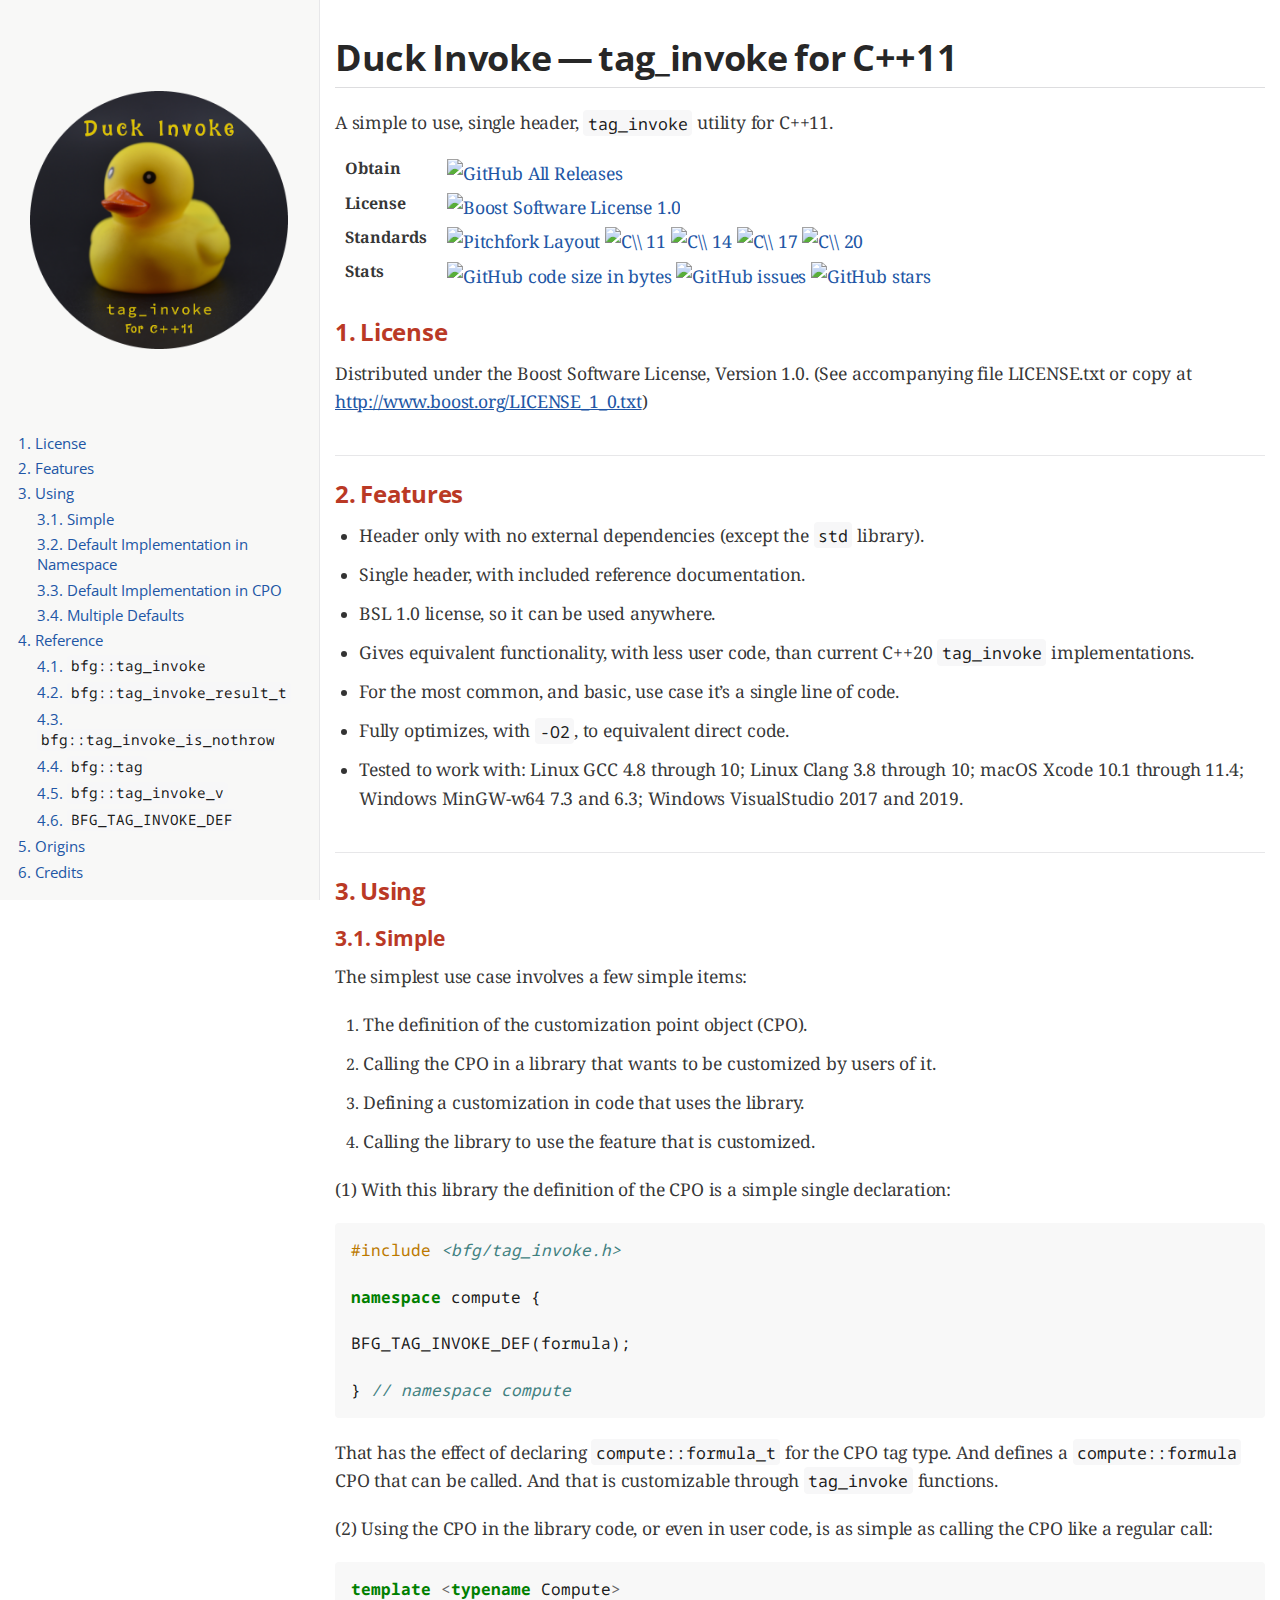
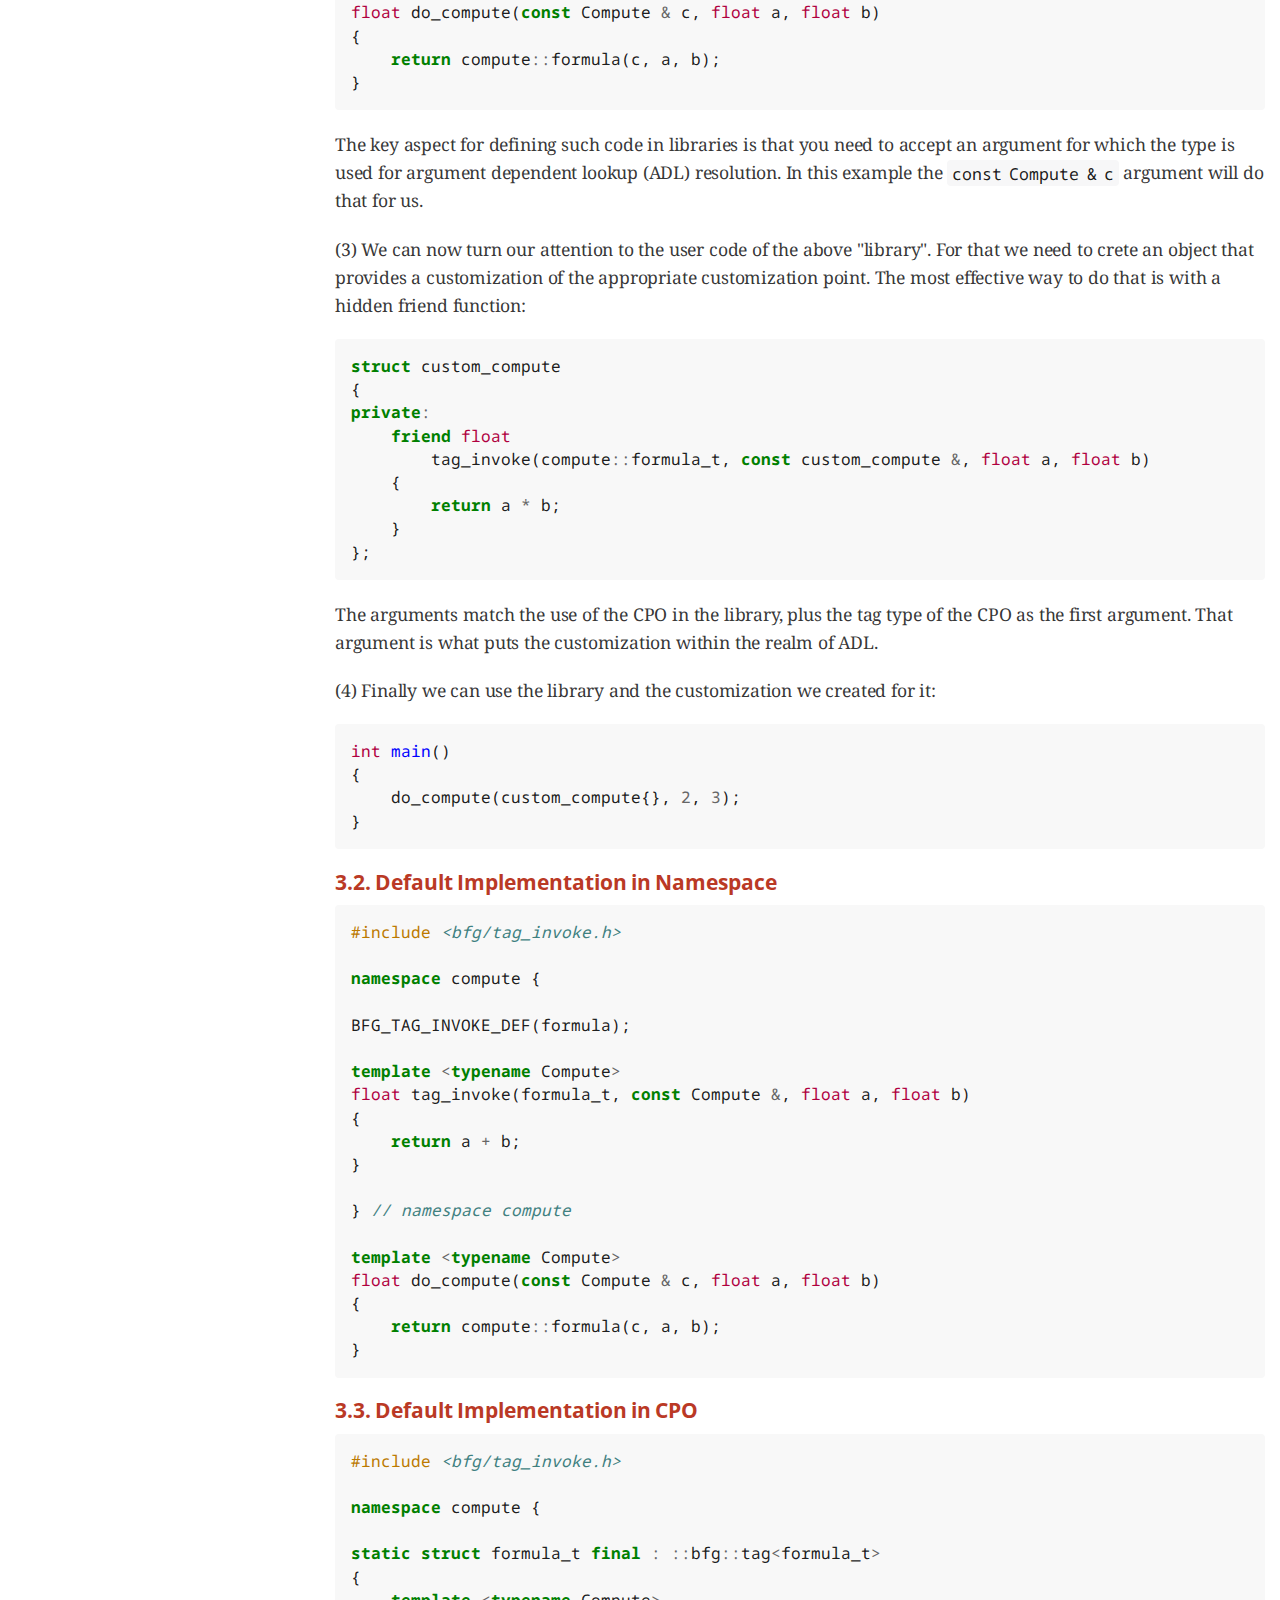
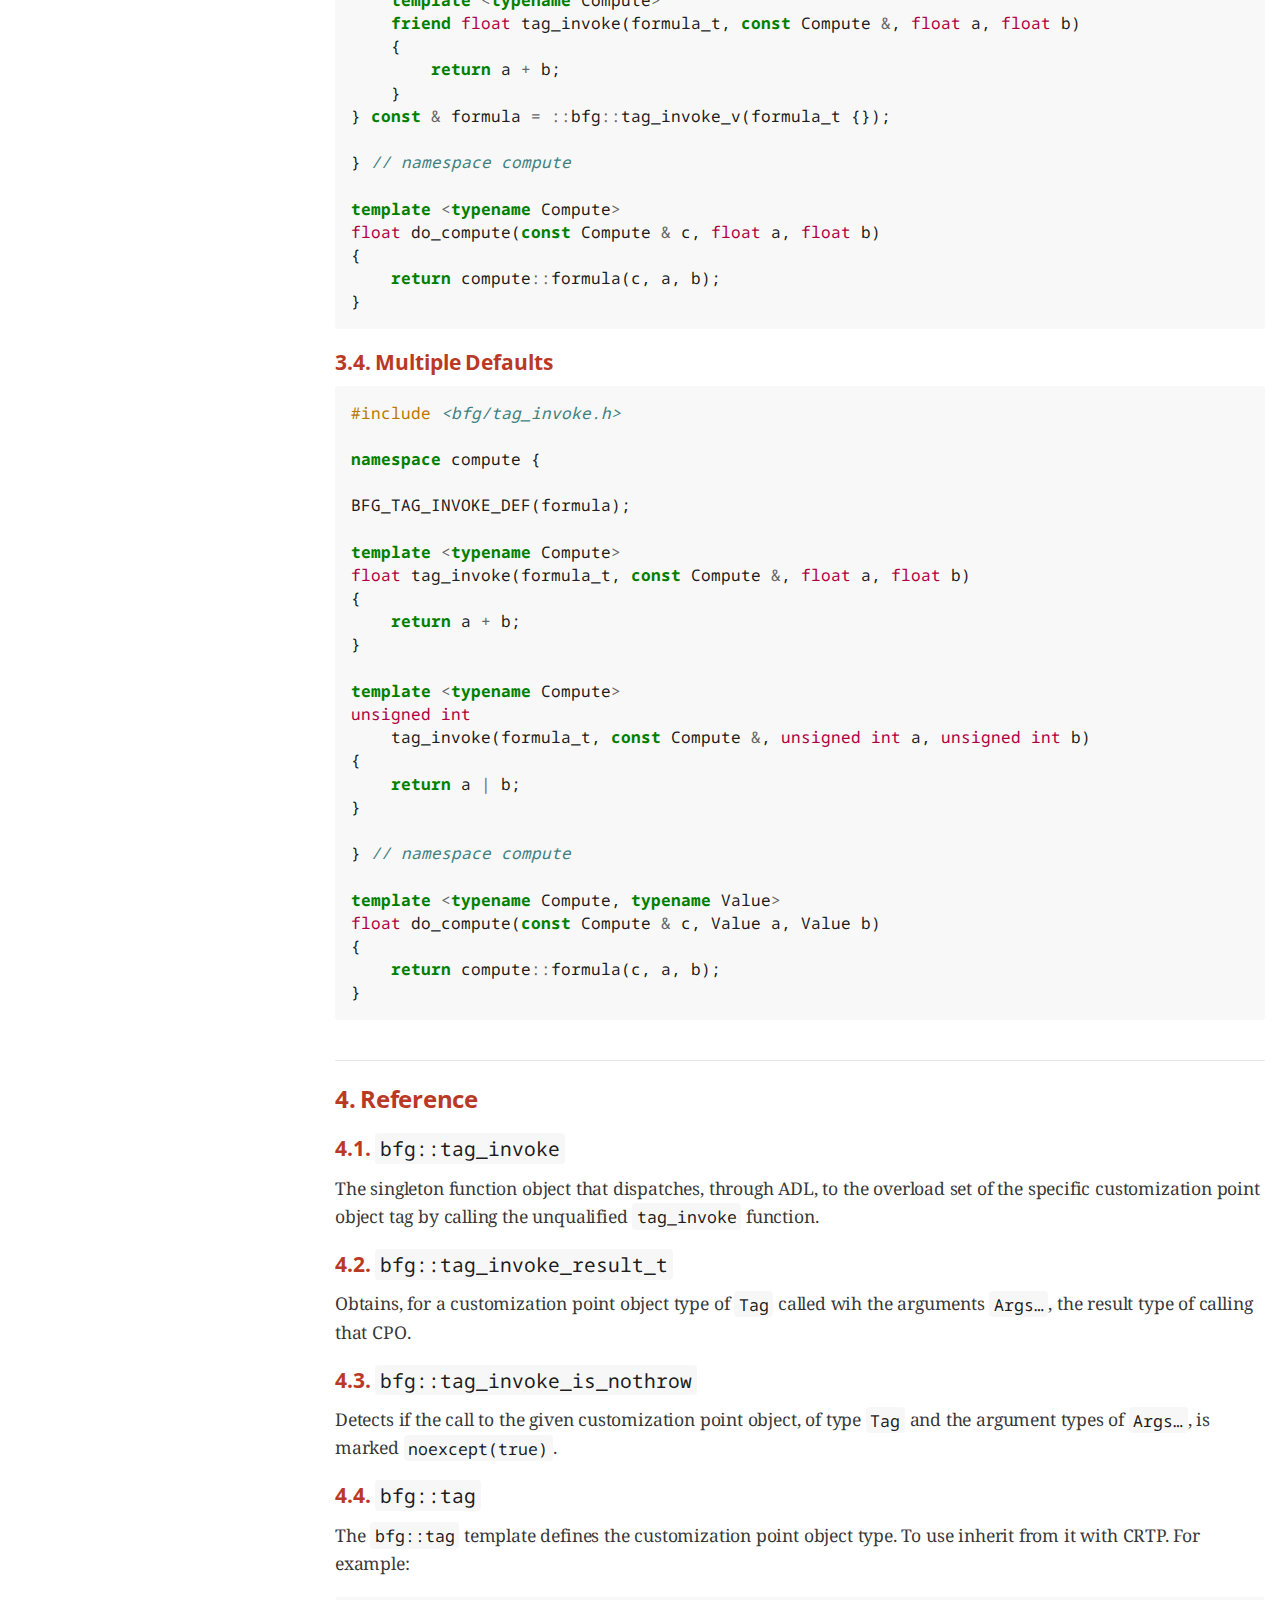
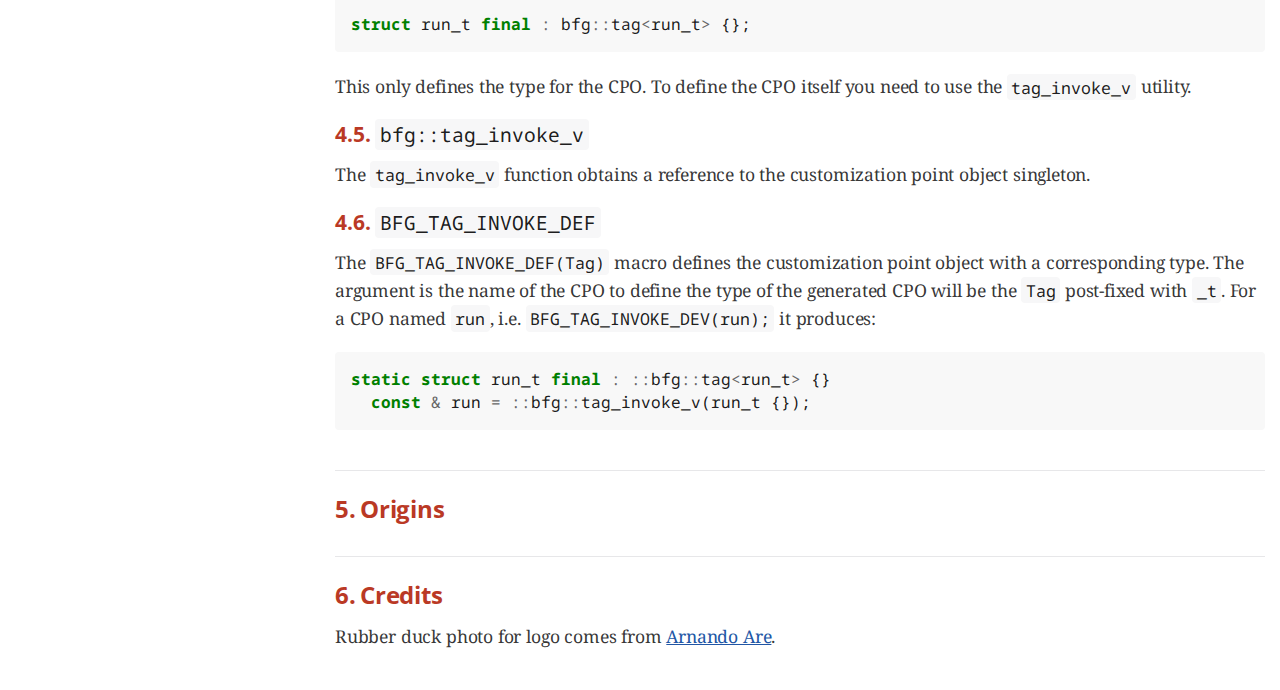
==== commit 7d1e804d: "Add list of tested compilers." ====
--- a/index.html
+++ b/index.html
@@ -613,6 +613,11 @@
 <li>
 <p>Fully optimizes, with <code>-O2</code>, to equivalent direct code.</p>
 </li>
+<li>
+<p>Tested to work with: Linux GCC 4.8 through 10; Linux Clang 3.8 through 10;
+macOS Xcode 10.1 through 11.4; Windows MinGW-w64 7.3 and 6.3;
+Windows VisualStudio 2017 and 2019.</p>
+</li>
 </ul>
 </div>
 </div>
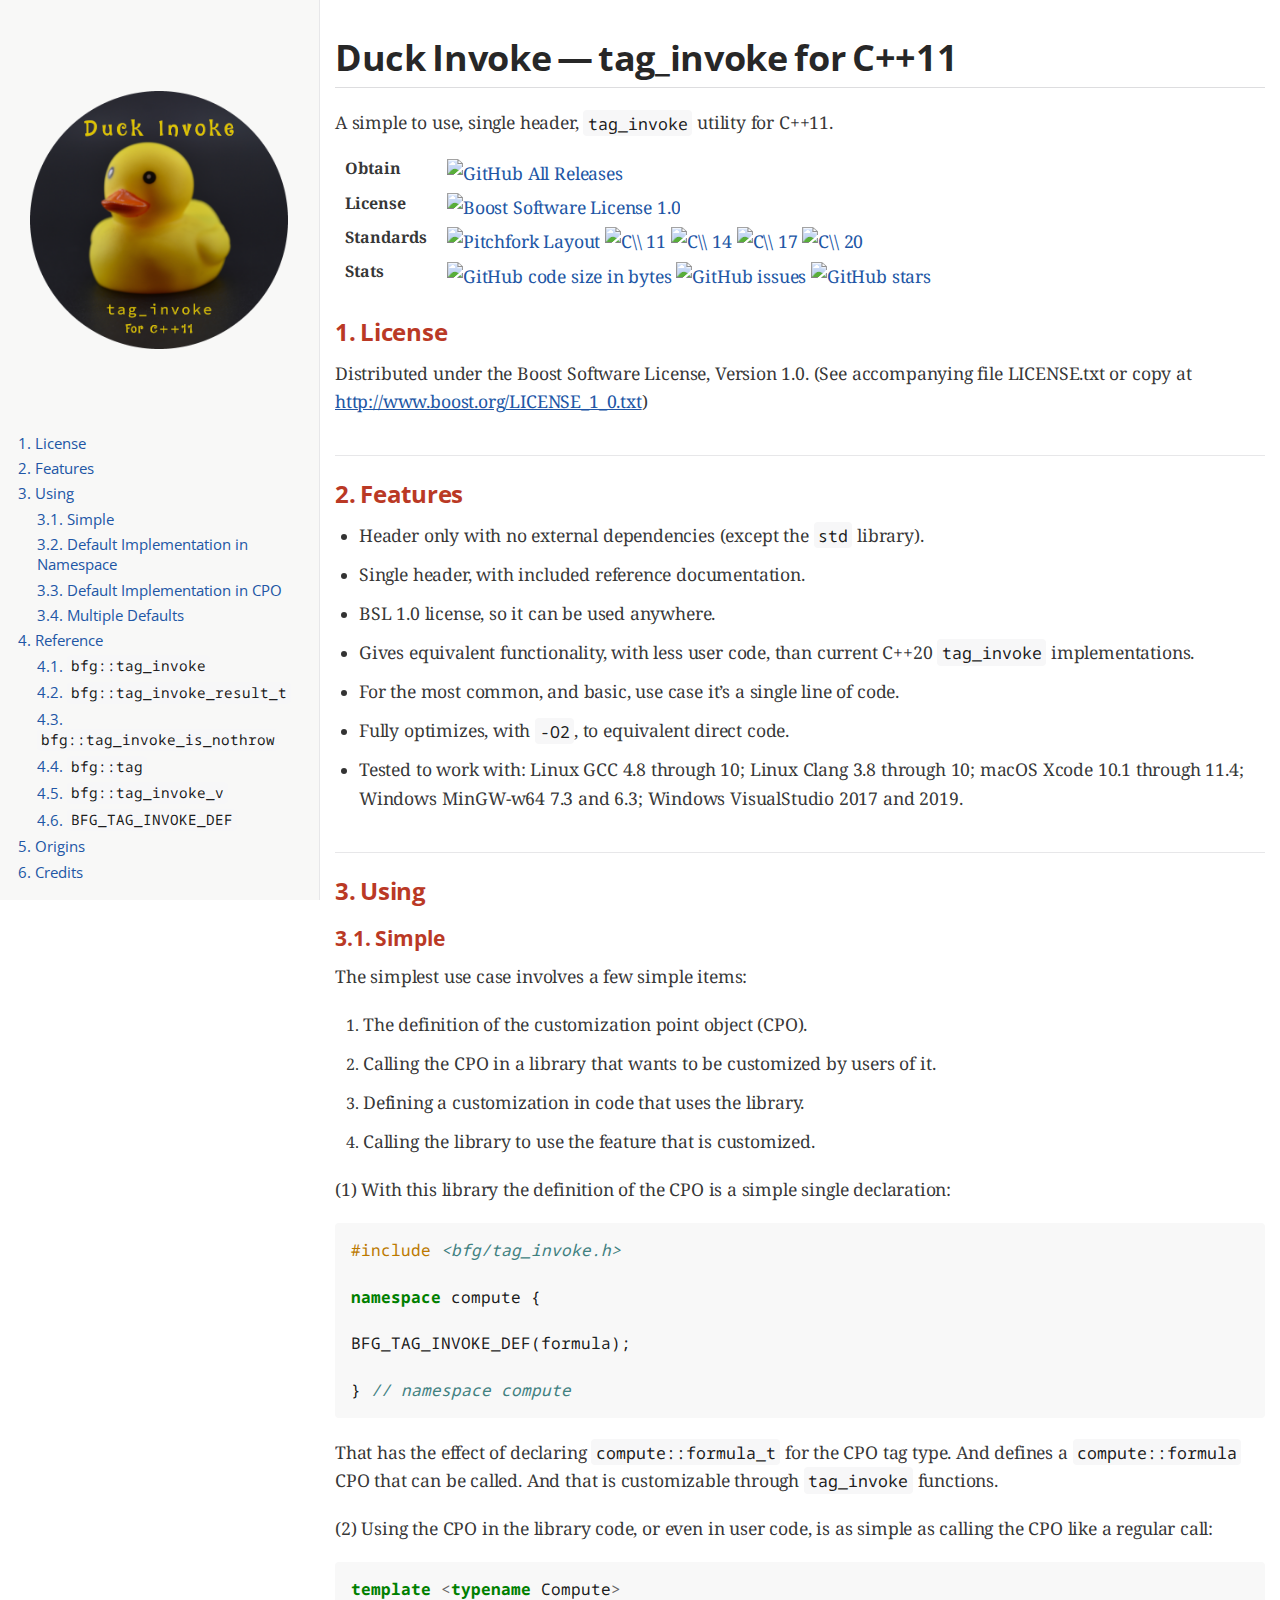
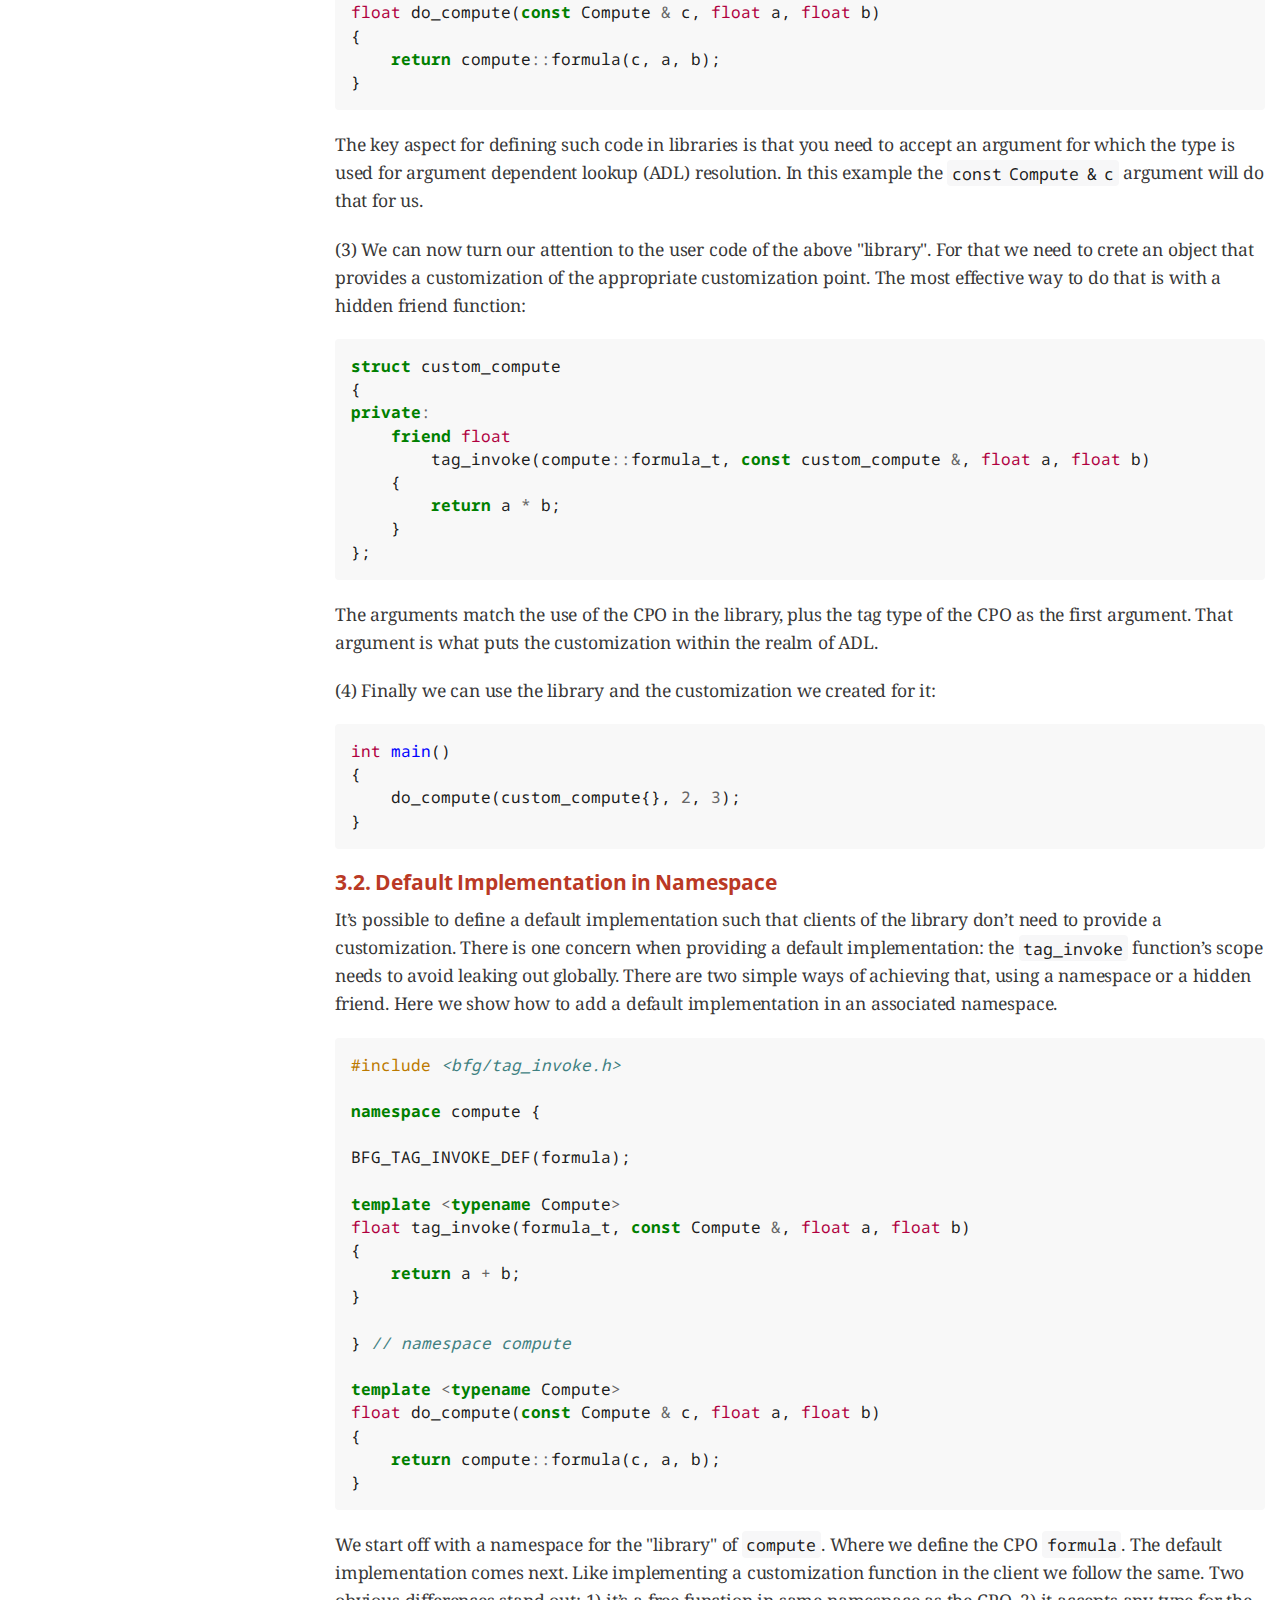
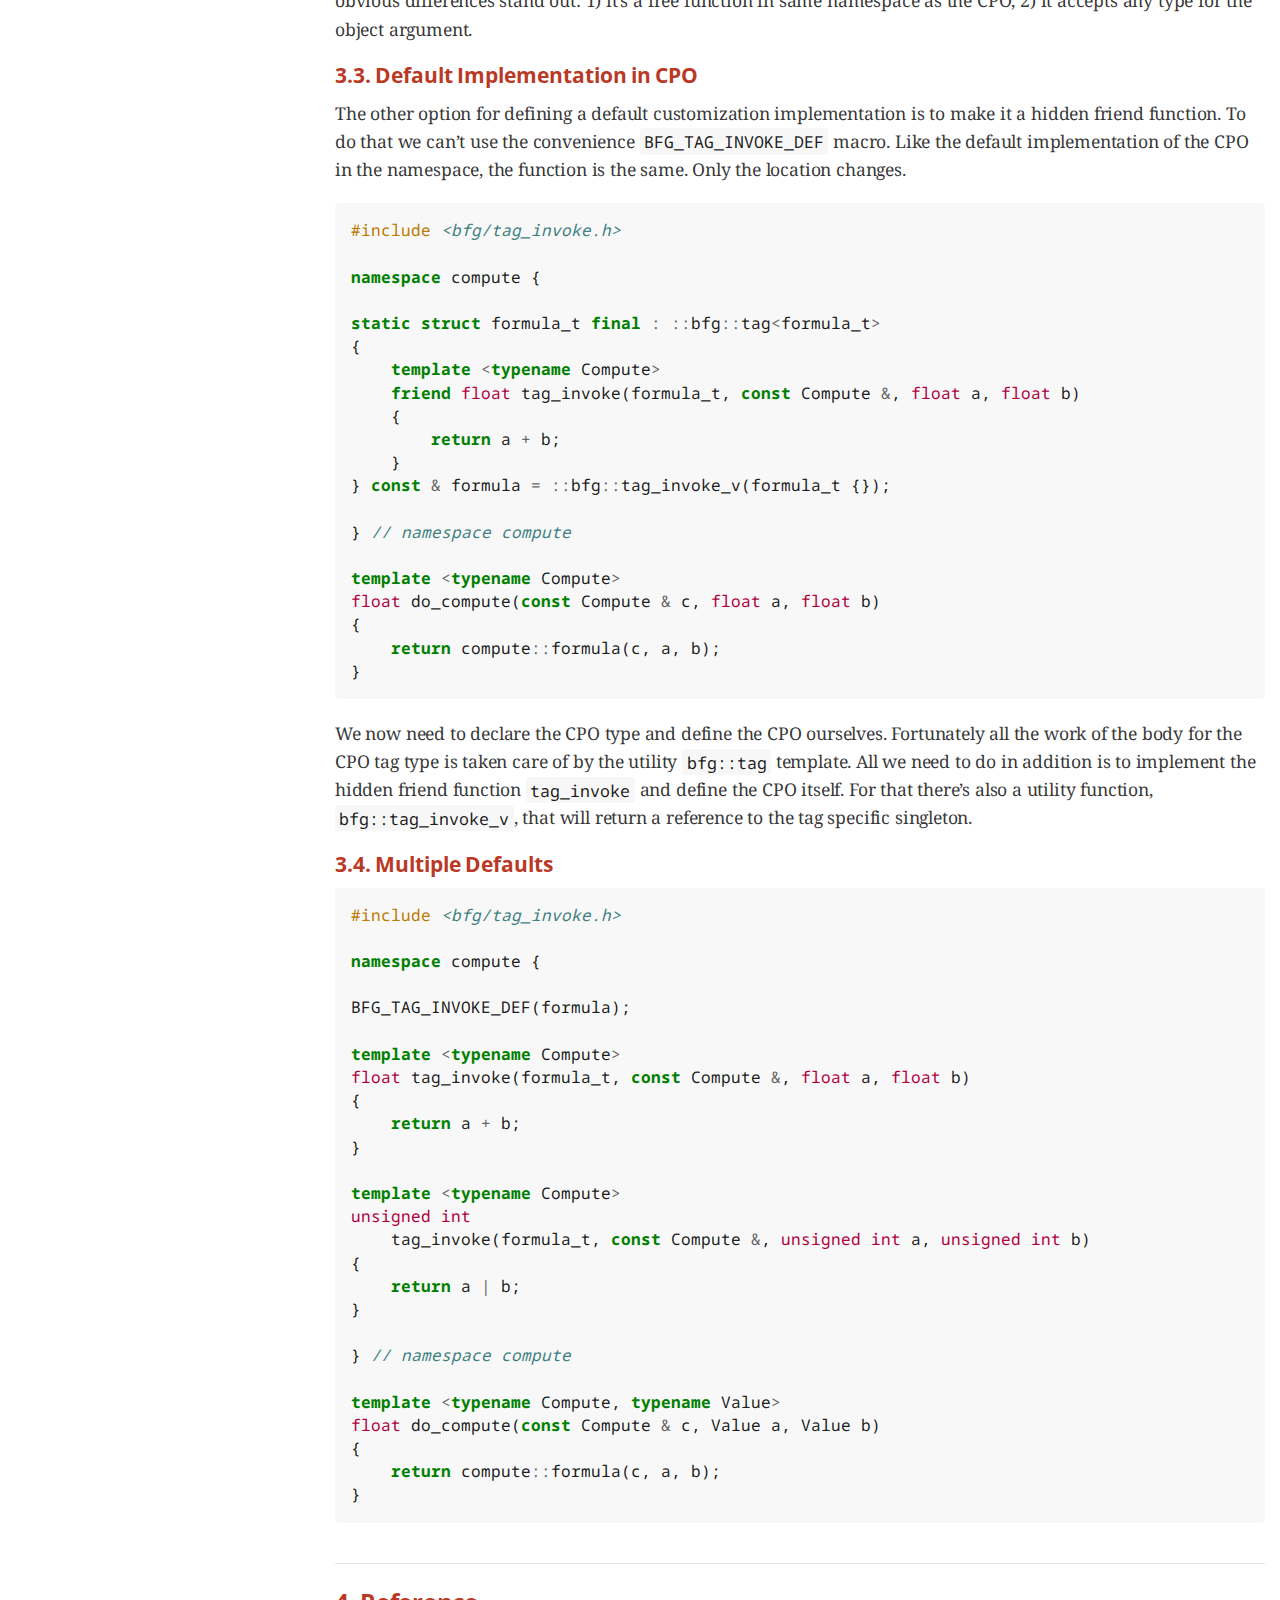
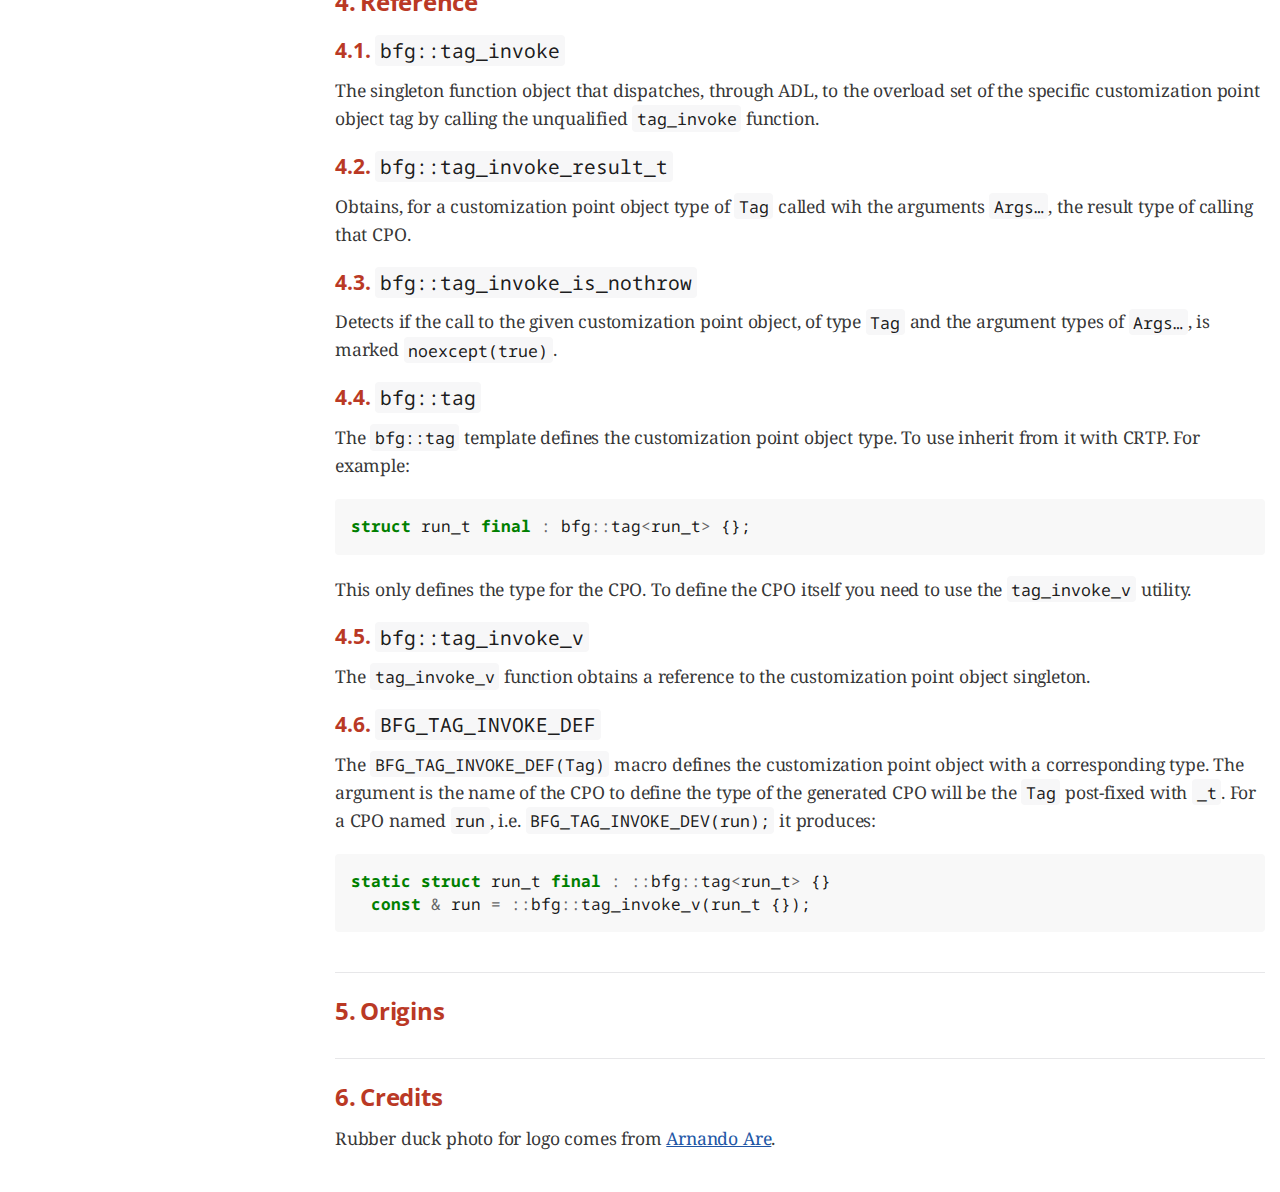
==== commit e3600f72: "Document some examples." ====
--- a/index.html
+++ b/index.html
@@ -722,6 +722,14 @@
 </div>
 <div class="sect2">
 <h3 id="_default_implementation_in_namespace"><a class="anchor" href="#_default_implementation_in_namespace"></a>3.2. Default Implementation in Namespace</h3>
+<div class="paragraph">
+<p>It&#8217;s possible to define a default implementation such that clients of the
+library don&#8217;t need to provide a customization. There is one concern when
+providing a default implementation: the <code>tag_invoke</code> function&#8217;s scope
+needs to avoid leaking out globally. There are two simple ways of achieving
+that, using a namespace or a hidden friend. Here we show how to add a default
+implementation in an associated namespace.</p>
+</div>
 <div class="listingblock">
 <div class="content">
 <pre class="pygments highlight"><code data-lang="cpp"><span></span><span class="tok-cp">#include</span> <span class="tok-cpf">&lt;bfg/tag_invoke.h&gt;</span><span class="tok-cp"></span>
@@ -745,9 +753,22 @@
 <span class="tok-p">}</span></code></pre>
 </div>
 </div>
+<div class="paragraph">
+<p>We start off with a namespace for the "library" of <code>compute</code>. Where we define
+the CPO <code>formula</code>. The default implementation comes next. Like implementing a
+customization function in the client we follow the same. Two obvious
+differences stand out: 1) it&#8217;s a free function in same namespace as the CPO,
+2) it accepts any type for the object argument.</p>
+</div>
 </div>
 <div class="sect2">
 <h3 id="_default_implementation_in_cpo"><a class="anchor" href="#_default_implementation_in_cpo"></a>3.3. Default Implementation in CPO</h3>
+<div class="paragraph">
+<p>The other option for defining a default customization implementation is to
+make it a hidden friend function. To do that we can&#8217;t use the convenience
+<code>BFG_TAG_INVOKE_DEF</code> macro. Like the default implementation of the CPO in the
+namespace, the function is the same. Only the location changes.</p>
+</div>
 <div class="listingblock">
 <div class="content">
 <pre class="pygments highlight"><code data-lang="cpp"><span></span><span class="tok-cp">#include</span> <span class="tok-cpf">&lt;bfg/tag_invoke.h&gt;</span><span class="tok-cp"></span>
@@ -771,6 +792,14 @@
 	<span class="tok-k">return</span> <span class="tok-n">compute</span><span class="tok-o">::</span><span class="tok-n">formula</span><span class="tok-p">(</span><span class="tok-n">c</span><span class="tok-p">,</span> <span class="tok-n">a</span><span class="tok-p">,</span> <span class="tok-n">b</span><span class="tok-p">);</span>
 <span class="tok-p">}</span></code></pre>
 </div>
+</div>
+<div class="paragraph">
+<p>We now need to declare the CPO type and define the CPO ourselves. Fortunately
+all the work of the body for the CPO tag type is taken care of by the utility
+<code>bfg::tag</code> template. All we need to do in addition is to implement the hidden
+friend function <code>tag_invoke</code> and define the CPO itself. For that there&#8217;s also
+a utility function, <code>bfg::tag_invoke_v</code>, that will return a reference to the
+tag specific singleton.</p>
 </div>
 </div>
 <div class="sect2">
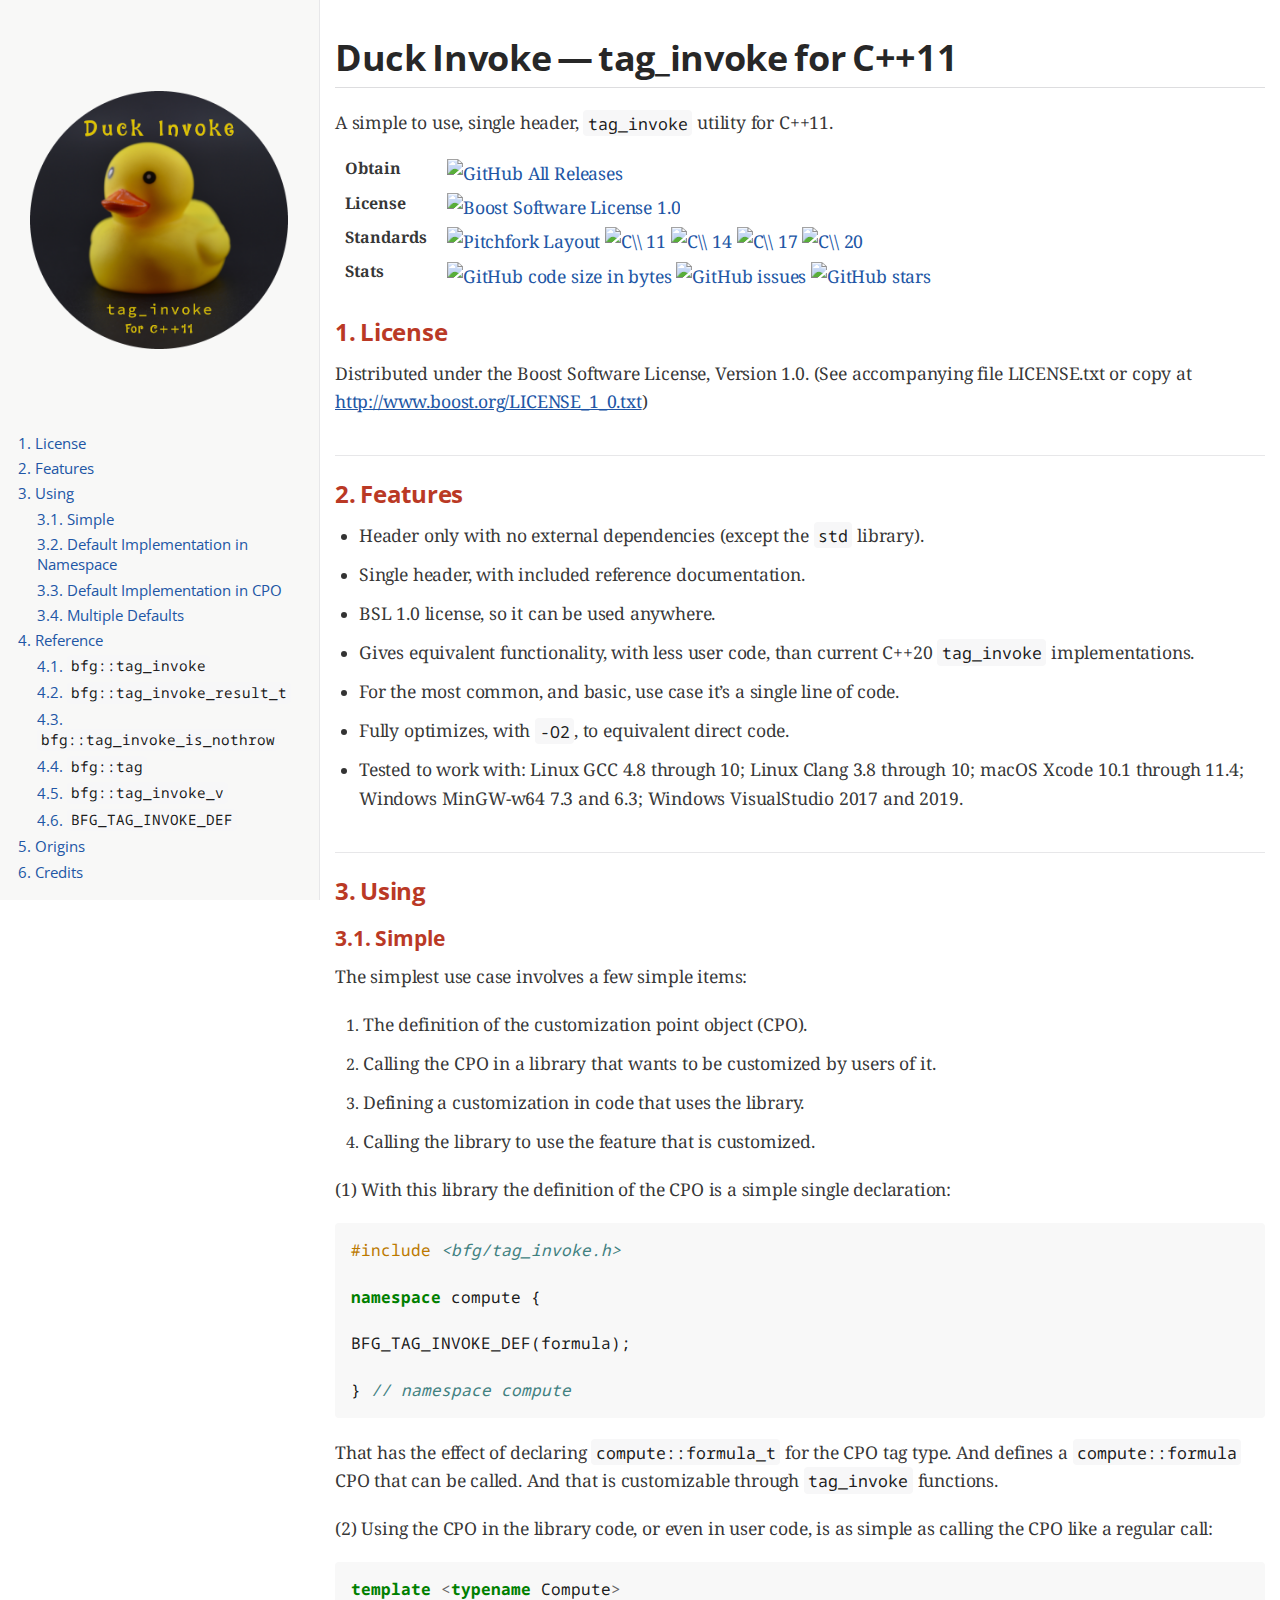
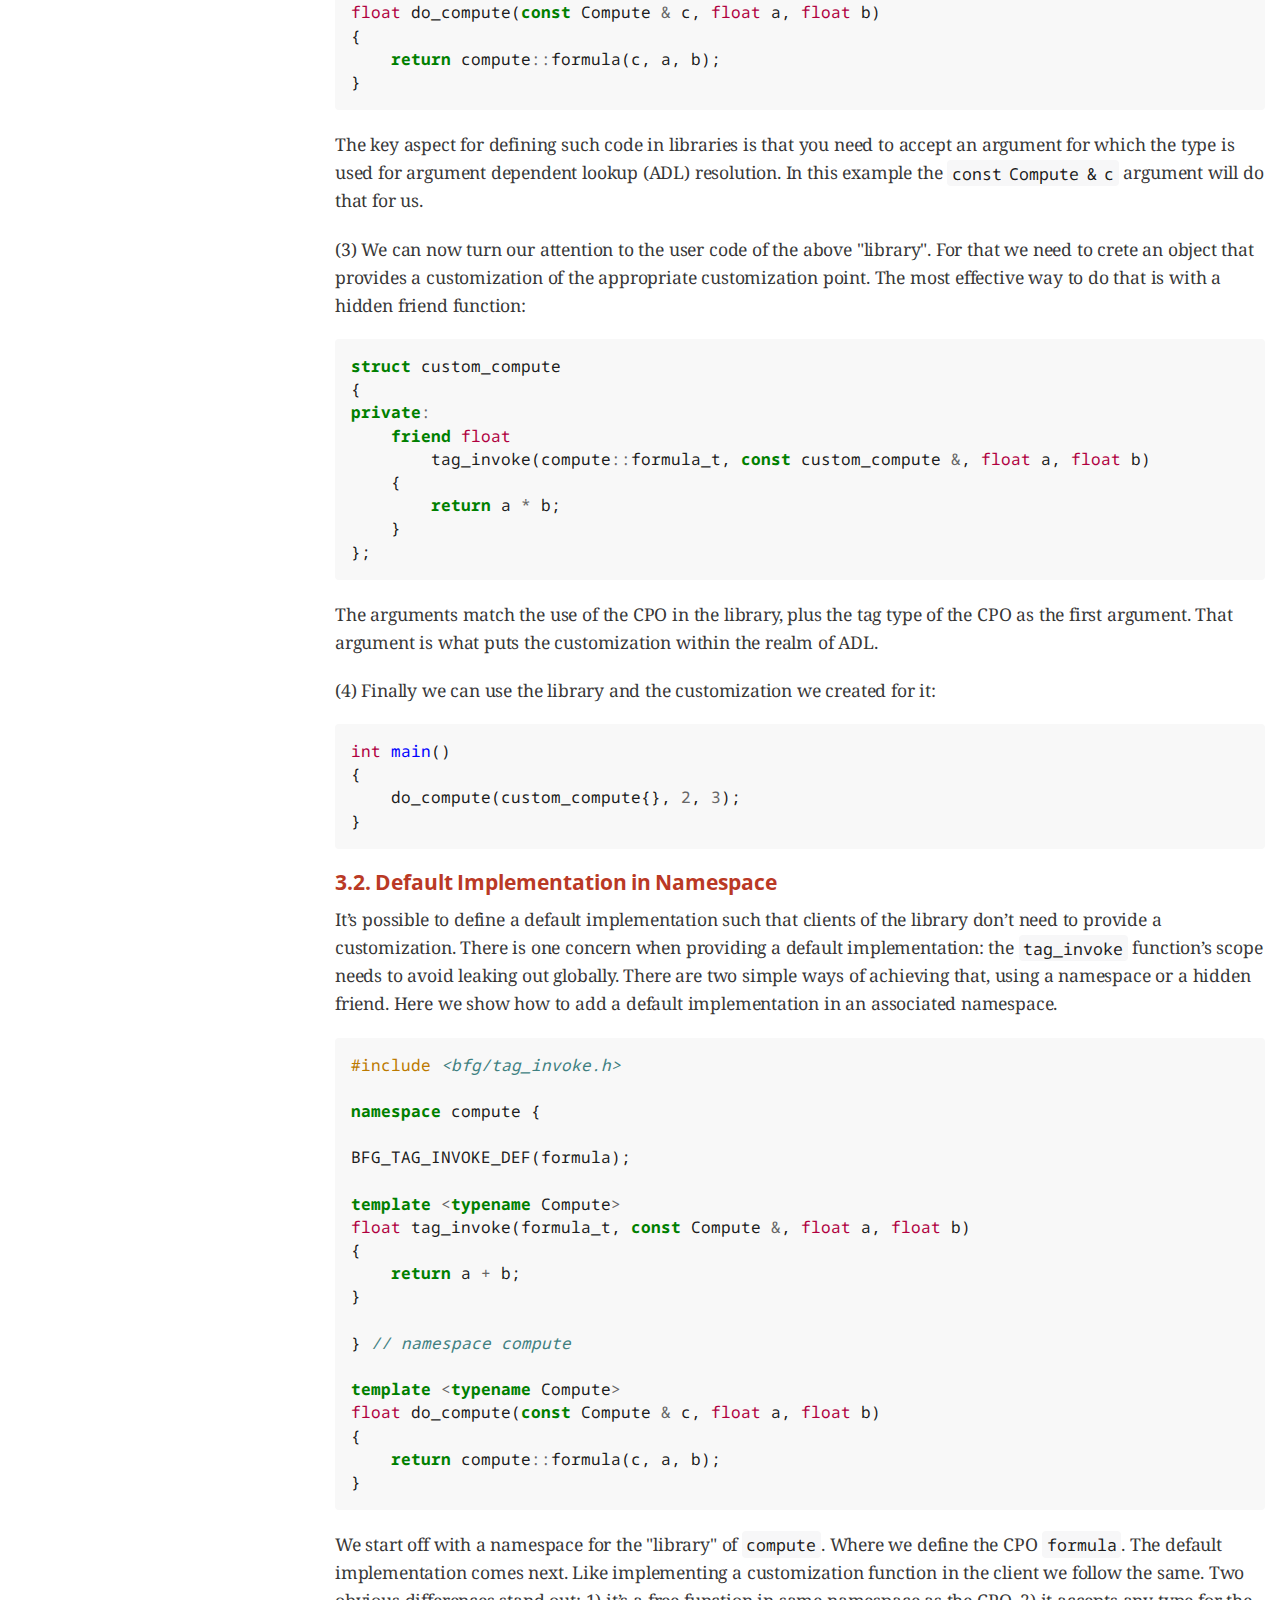
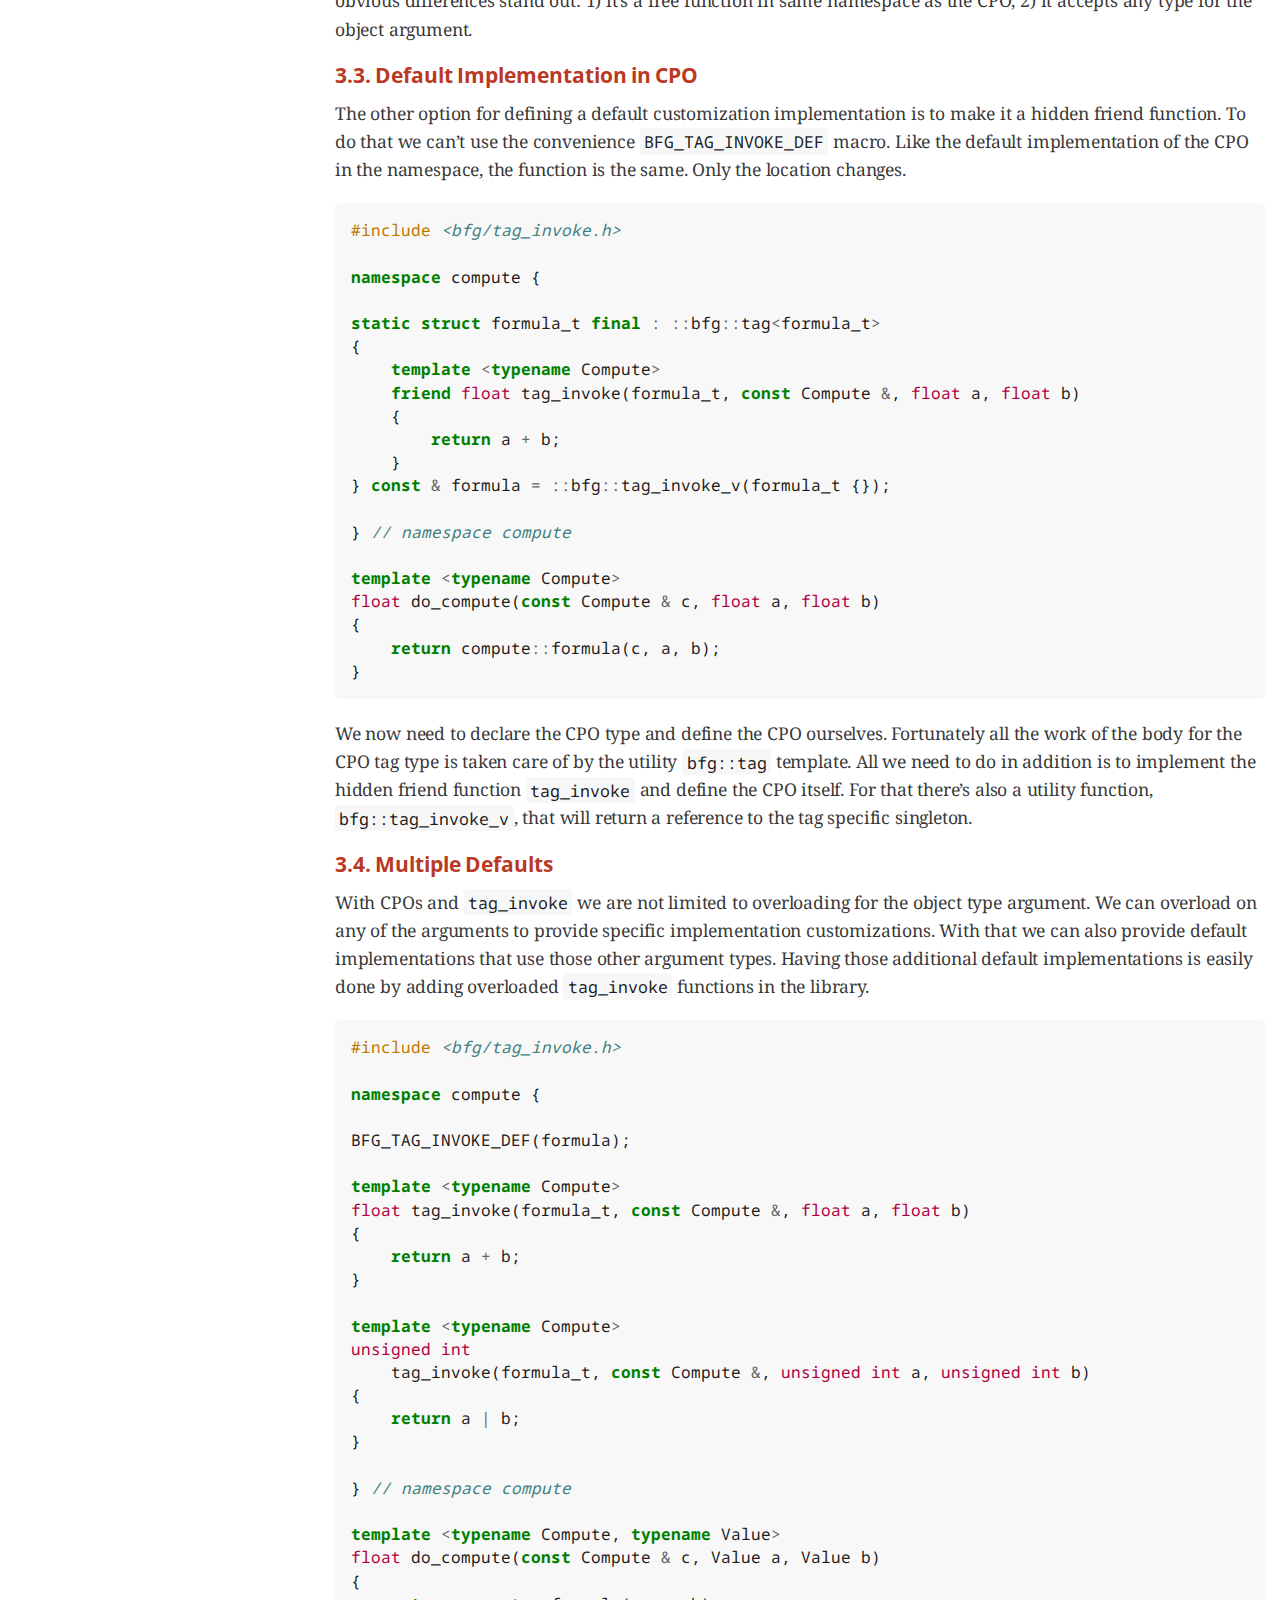
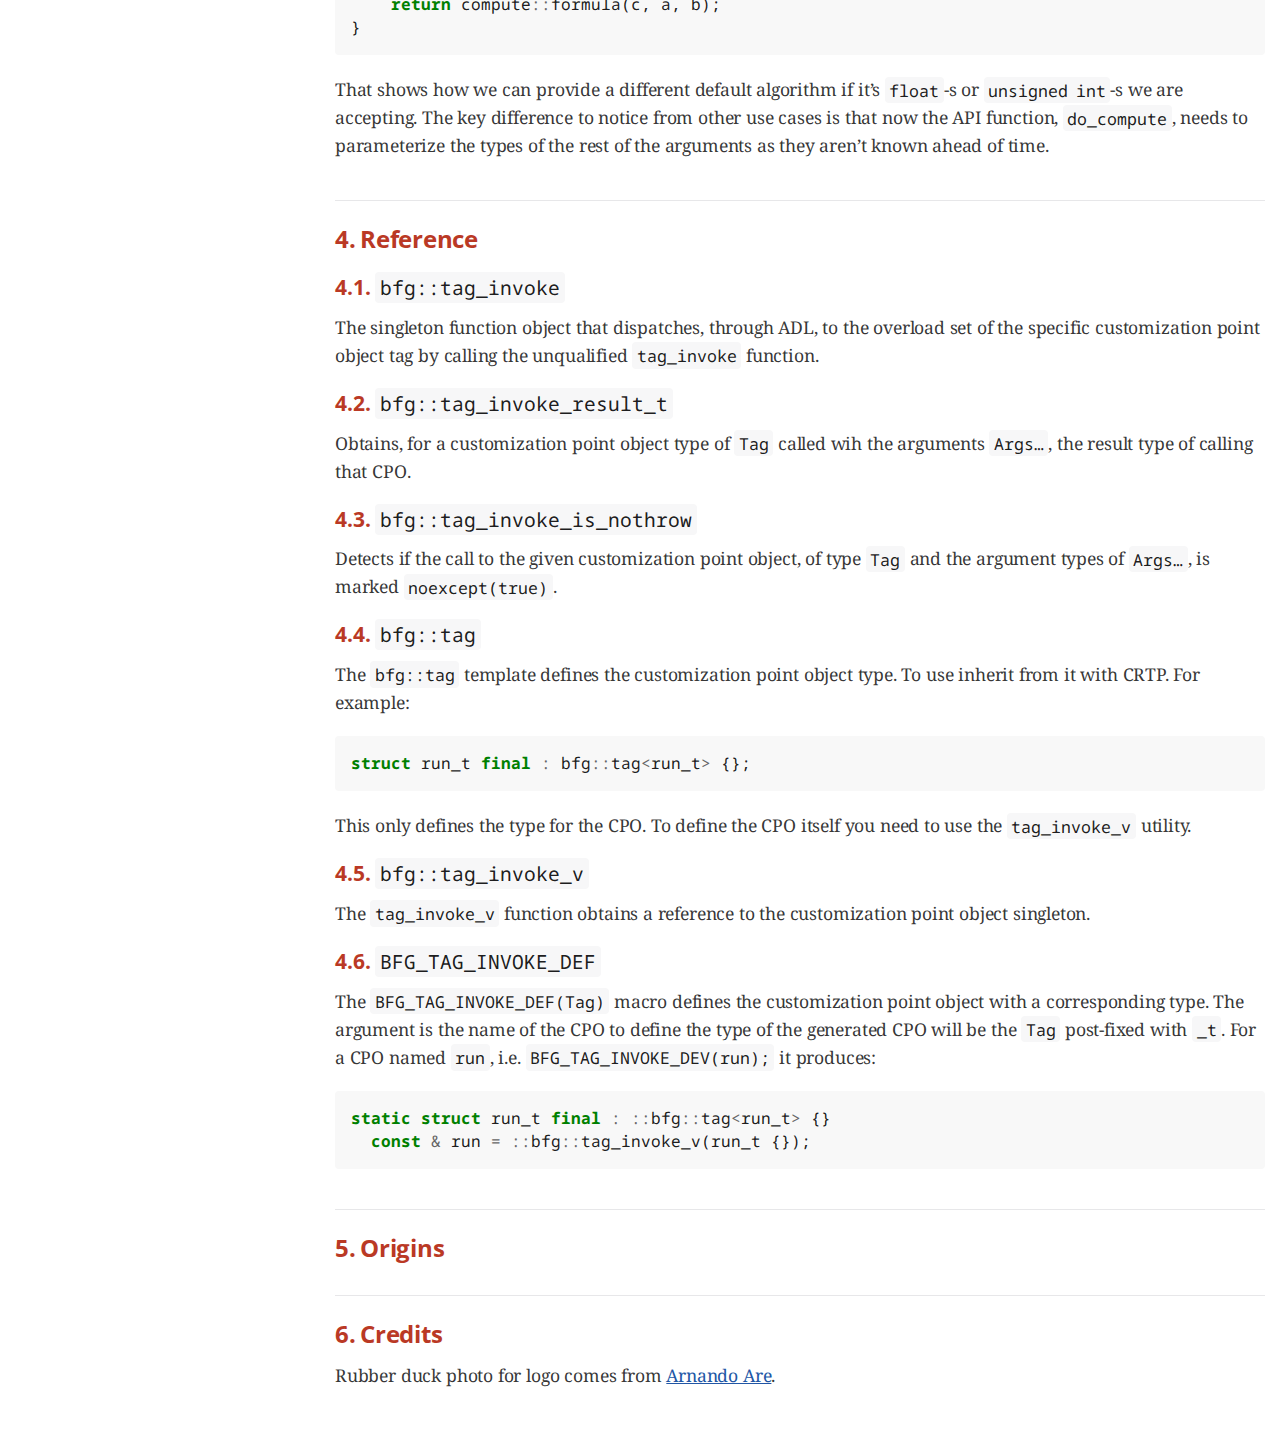
==== commit 8650889f: "Docs for multi-default example." ====
--- a/index.html
+++ b/index.html
@@ -804,6 +804,14 @@
 </div>
 <div class="sect2">
 <h3 id="_multiple_defaults"><a class="anchor" href="#_multiple_defaults"></a>3.4. Multiple Defaults</h3>
+<div class="paragraph">
+<p>With CPOs and <code>tag_invoke</code> we are not limited to overloading for the object
+type argument. We can overload on any of the arguments to provide specific
+implementation customizations. With that we can also provide default
+implementations that use those other argument types. Having those additional
+default implementations is easily done by adding overloaded <code>tag_invoke</code>
+functions in the library.</p>
+</div>
 <div class="listingblock">
 <div class="content">
 <pre class="pygments highlight"><code data-lang="cpp"><span></span><span class="tok-cp">#include</span> <span class="tok-cpf">&lt;bfg/tag_invoke.h&gt;</span><span class="tok-cp"></span>
@@ -833,6 +841,12 @@
 	<span class="tok-k">return</span> <span class="tok-n">compute</span><span class="tok-o">::</span><span class="tok-n">formula</span><span class="tok-p">(</span><span class="tok-n">c</span><span class="tok-p">,</span> <span class="tok-n">a</span><span class="tok-p">,</span> <span class="tok-n">b</span><span class="tok-p">);</span>
 <span class="tok-p">}</span></code></pre>
 </div>
+</div>
+<div class="paragraph">
+<p>That shows how we can provide a different default algorithm if it&#8217;s <code>float</code>-s
+or <code>unsigned int</code>-s we are accepting. The key difference to notice from other
+use cases is that now the API function, <code>do_compute</code>, needs to parameterize
+the types of the rest of the arguments as they aren&#8217;t known ahead of time.</p>
 </div>
 </div>
 </div>
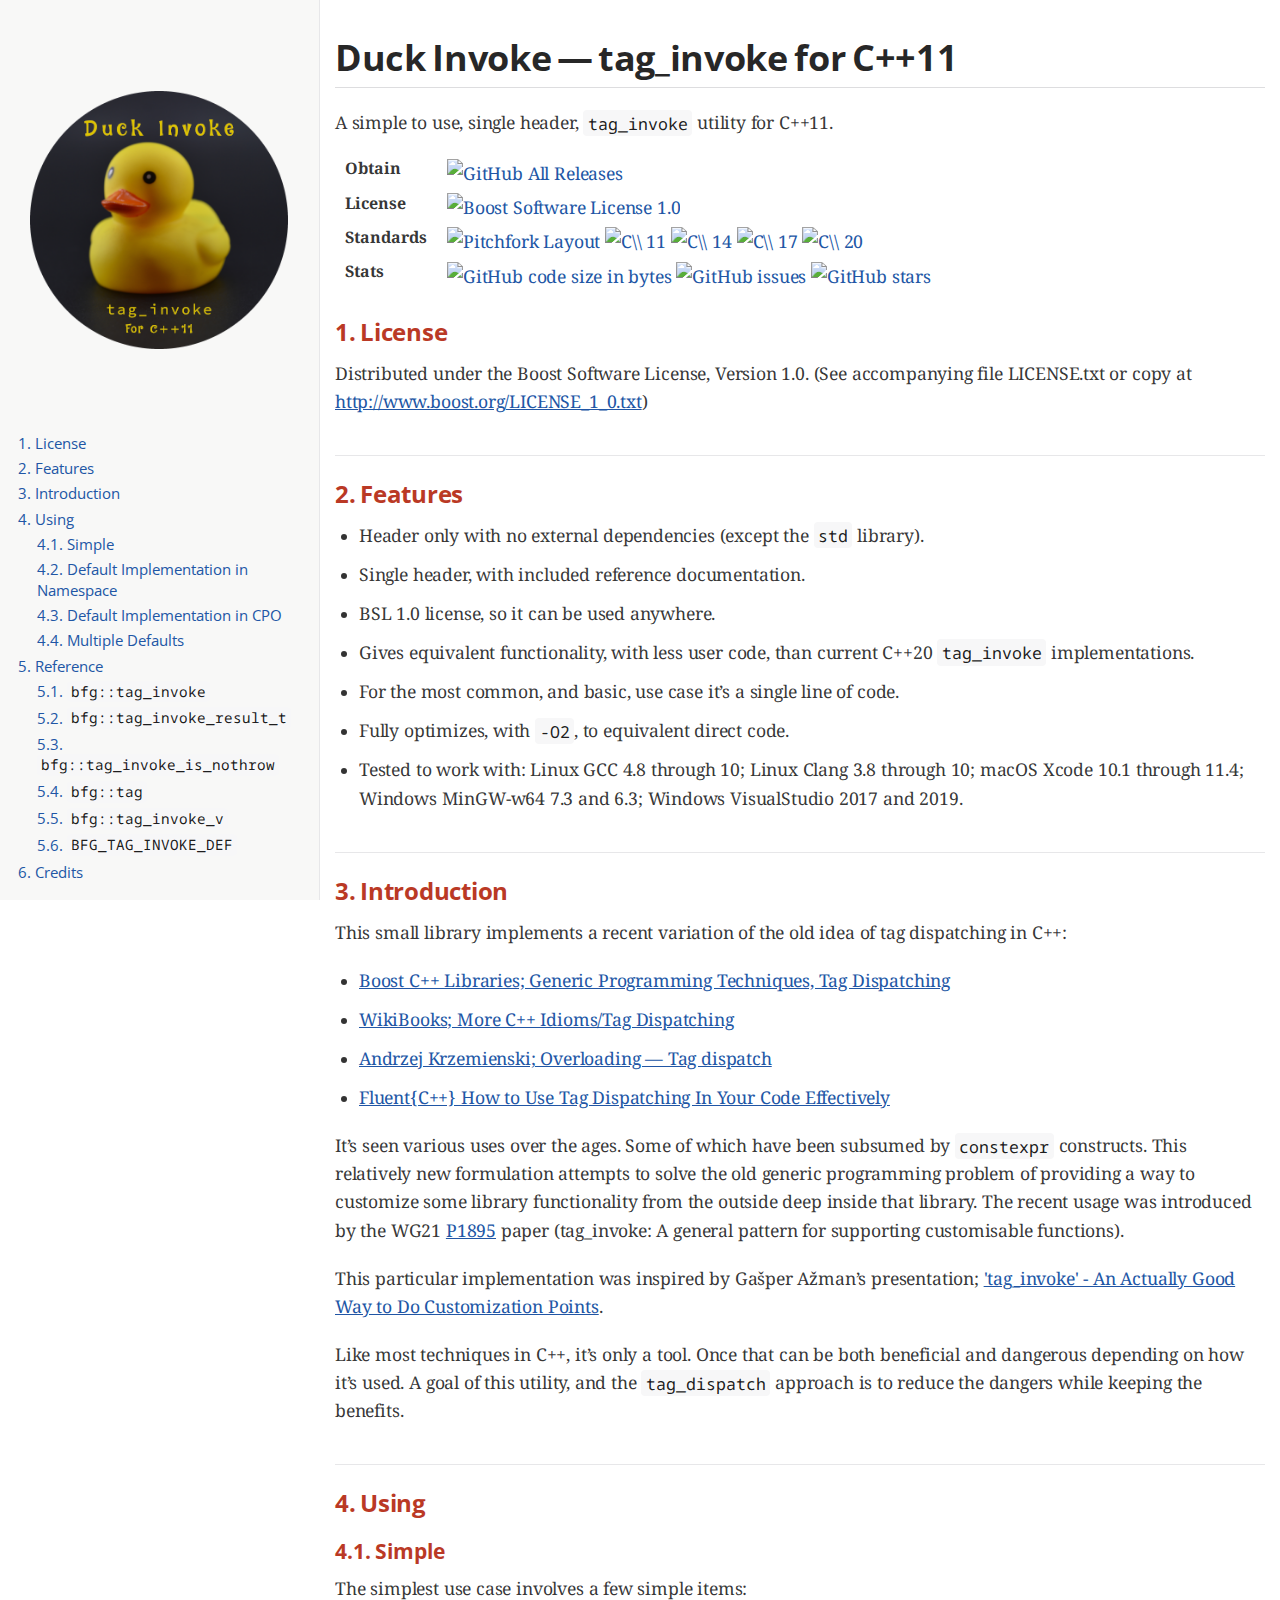
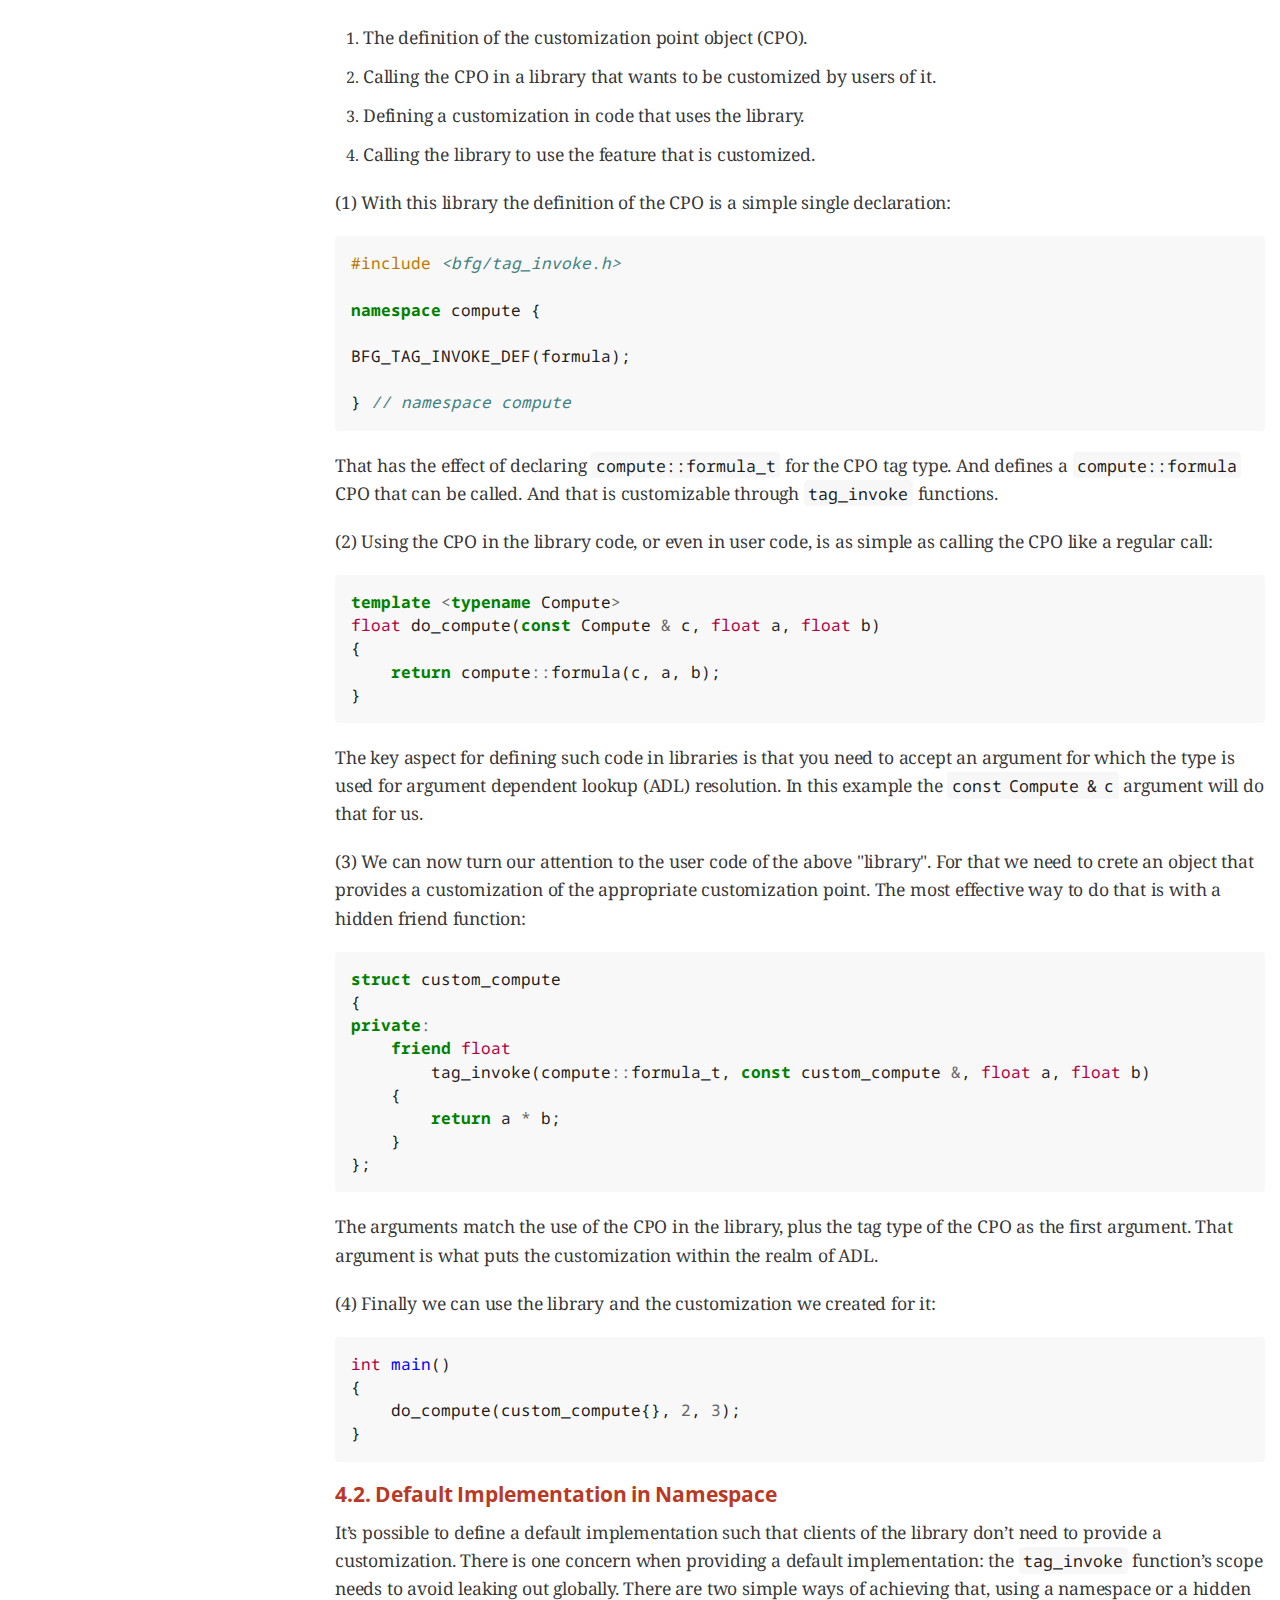
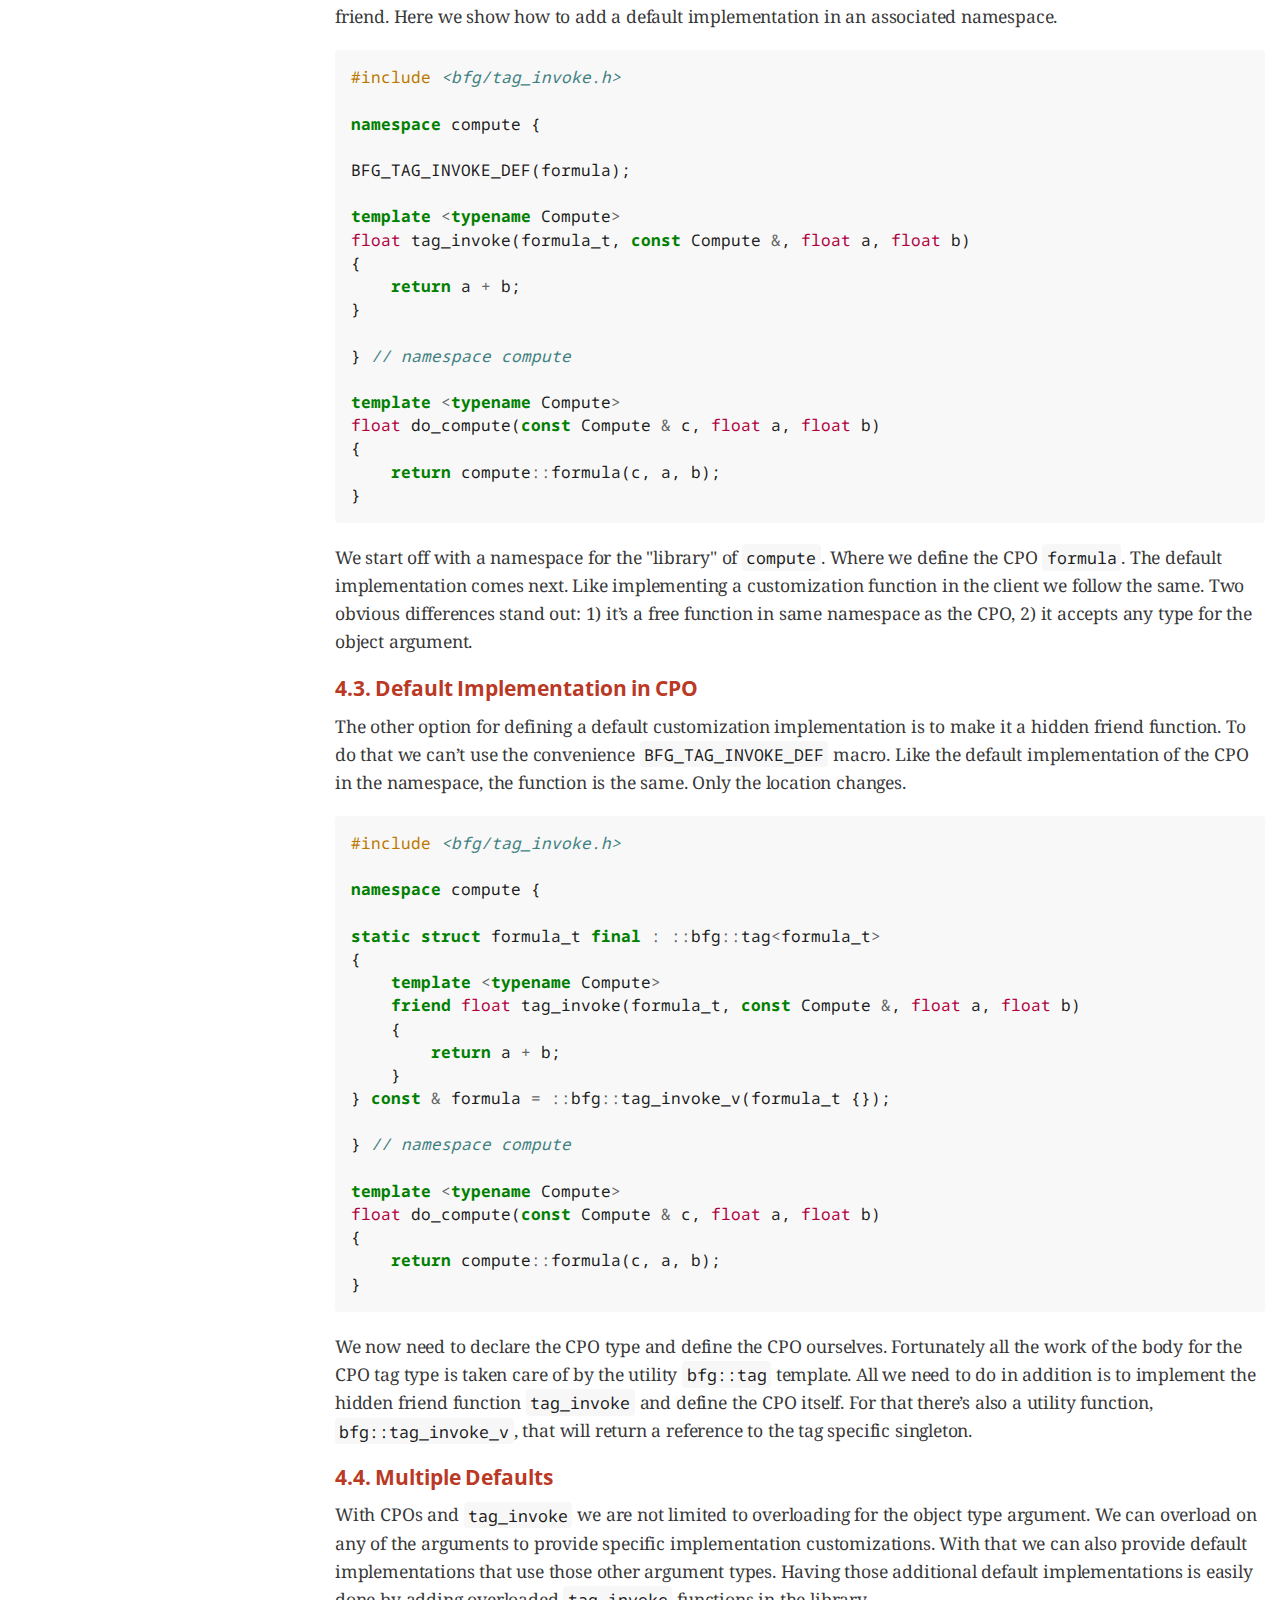
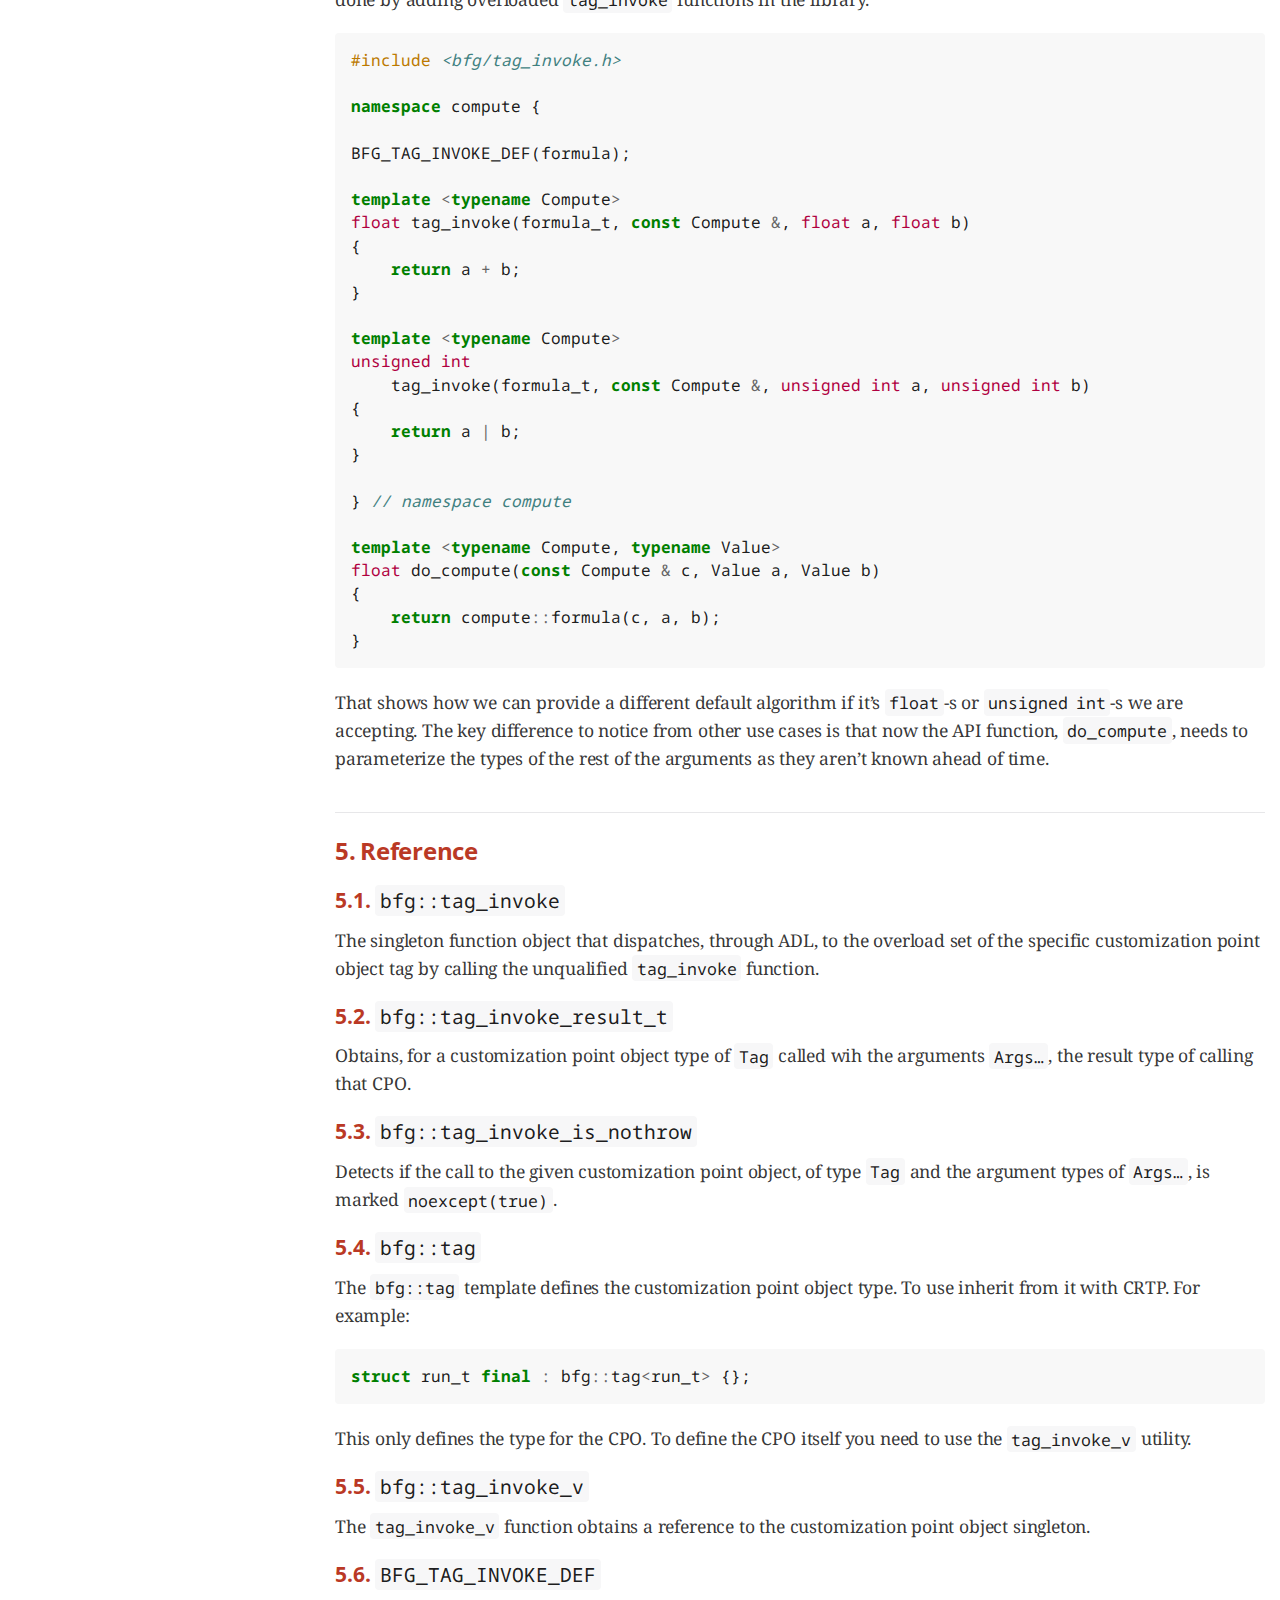
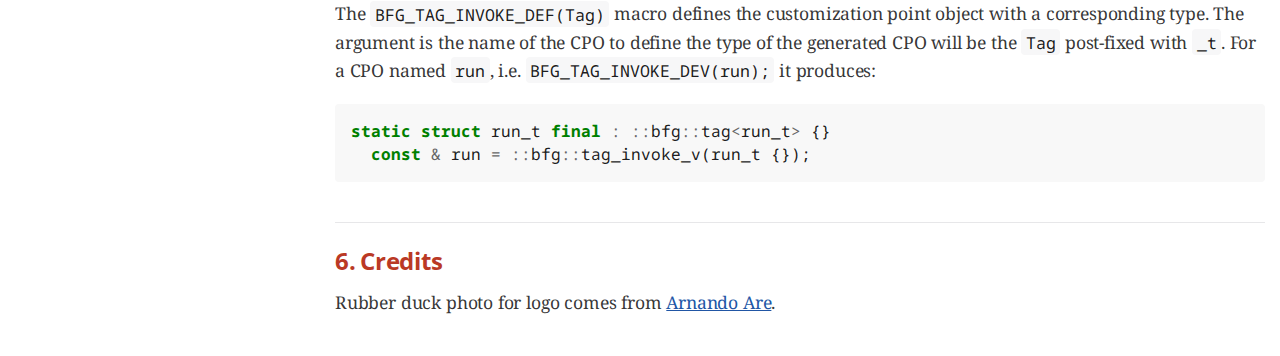
==== commit 33f48a42: "Add an introduction." ====
--- a/index.html
+++ b/index.html
@@ -446,25 +446,25 @@
 <ul class="sectlevel1">
 <li><a href="#_license">1. License</a></li>
 <li><a href="#_features">2. Features</a></li>
-<li><a href="#_using">3. Using</a>
+<li><a href="#_introduction">3. Introduction</a></li>
+<li><a href="#_using">4. Using</a>
 <ul class="sectlevel2">
-<li><a href="#_simple">3.1. Simple</a></li>
-<li><a href="#_default_implementation_in_namespace">3.2. Default Implementation in Namespace</a></li>
-<li><a href="#_default_implementation_in_cpo">3.3. Default Implementation in CPO</a></li>
-<li><a href="#_multiple_defaults">3.4. Multiple Defaults</a></li>
+<li><a href="#_simple">4.1. Simple</a></li>
+<li><a href="#_default_implementation_in_namespace">4.2. Default Implementation in Namespace</a></li>
+<li><a href="#_default_implementation_in_cpo">4.3. Default Implementation in CPO</a></li>
+<li><a href="#_multiple_defaults">4.4. Multiple Defaults</a></li>
 </ul>
 </li>
-<li><a href="#_reference">4. Reference</a>
+<li><a href="#_reference">5. Reference</a>
 <ul class="sectlevel2">
-<li><a href="#bfg_tag_invoke">4.1. <code>bfg::tag_invoke</code></a></li>
-<li><a href="#bfg_tag_invoke_result_t">4.2. <code>bfg::tag_invoke_result_t</code></a></li>
-<li><a href="#bfg_tag_invoke_is_nothrow">4.3. <code>bfg::tag_invoke_is_nothrow</code></a></li>
-<li><a href="#bfg_tag">4.4. <code>bfg::tag</code></a></li>
-<li><a href="#bfg_tag_invoke_v">4.5. <code>bfg::tag_invoke_v</code></a></li>
-<li><a href="#bfg_tag_invoke_def">4.6. <code>BFG_TAG_INVOKE_DEF</code></a></li>
+<li><a href="#bfg_tag_invoke">5.1. <code>bfg::tag_invoke</code></a></li>
+<li><a href="#bfg_tag_invoke_result_t">5.2. <code>bfg::tag_invoke_result_t</code></a></li>
+<li><a href="#bfg_tag_invoke_is_nothrow">5.3. <code>bfg::tag_invoke_is_nothrow</code></a></li>
+<li><a href="#bfg_tag">5.4. <code>bfg::tag</code></a></li>
+<li><a href="#bfg_tag_invoke_v">5.5. <code>bfg::tag_invoke_v</code></a></li>
+<li><a href="#bfg_tag_invoke_def">5.6. <code>BFG_TAG_INVOKE_DEF</code></a></li>
 </ul>
 </li>
-<li><a href="#_origins">5. Origins</a></li>
 <li><a href="#_credits">6. Credits</a></li>
 </ul>
 </div>
@@ -623,10 +623,53 @@
 </div>
 </div>
 <div class="sect1">
-<h2 id="_using"><a class="anchor" href="#_using"></a>3. Using</h2>
+<h2 id="_introduction"><a class="anchor" href="#_introduction"></a>3. Introduction</h2>
+<div class="sectionbody">
+<div class="paragraph">
+<p>This small library implements a recent variation of the old idea of tag
+dispatching in C++:</p>
+</div>
+<div class="ulist">
+<ul>
+<li>
+<p><a href="https://www.boost.org/community/generic_programming.html#tag_dispatching">Boost C++ Libraries; Generic Programming Techniques, Tag Dispatching</a></p>
+</li>
+<li>
+<p><a href="https://en.wikibooks.org/wiki/More_C%2B%2B_Idioms/Tag_Dispatching">WikiBooks; More C++ Idioms/Tag Dispatching</a></p>
+</li>
+<li>
+<p><a href="https://akrzemi1.wordpress.com/examples/overloading-tag-dispatch/">
+Andrzej Krzemienski; Overloading — Tag dispatch</a></p>
+</li>
+<li>
+<p><a href="https://www.fluentcpp.com/2018/04/27/tag-dispatching/">Fluent{C++} How to Use Tag Dispatching In Your Code Effectively</a></p>
+</li>
+</ul>
+</div>
+<div class="paragraph">
+<p>It&#8217;s seen various uses over the ages. Some of which have been subsumed by
+<code>constexpr</code> constructs. This relatively new formulation attempts to solve the old
+generic programming problem of providing a way to customize some library
+functionality from the outside deep inside that library. The recent usage was
+introduced by the WG21 <a href="https://wg21.link/p1895r0">P1895</a> paper
+(tag_invoke: A general pattern for supporting customisable functions).</p>
+</div>
+<div class="paragraph">
+<p>This particular implementation was inspired by Gašper Ažman&#8217;s presentation;
+<a href="https://www.youtube.com/watch?v=T_bijOA1jts">'tag_invoke' - An Actually Good Way to Do Customization Points</a>.</p>
+</div>
+<div class="paragraph">
+<p>Like most techniques in C++, it&#8217;s only a tool. Once that can be both beneficial
+and dangerous depending on how it&#8217;s used. A goal of this utility, and the
+<code>tag_dispatch</code> approach is to reduce the dangers while keeping the benefits.</p>
+</div>
+</div>
+</div>
+<div class="sect1">
+<h2 id="_using"><a class="anchor" href="#_using"></a>4. Using</h2>
 <div class="sectionbody">
 <div class="sect2">
-<h3 id="_simple"><a class="anchor" href="#_simple"></a>3.1. Simple</h3>
+<h3 id="_simple"><a class="anchor" href="#_simple"></a>4.1. Simple</h3>
 <div class="paragraph">
 <p>The simplest use case involves a few simple items:</p>
 </div>
@@ -721,7 +764,7 @@
 </div>
 </div>
 <div class="sect2">
-<h3 id="_default_implementation_in_namespace"><a class="anchor" href="#_default_implementation_in_namespace"></a>3.2. Default Implementation in Namespace</h3>
+<h3 id="_default_implementation_in_namespace"><a class="anchor" href="#_default_implementation_in_namespace"></a>4.2. Default Implementation in Namespace</h3>
 <div class="paragraph">
 <p>It&#8217;s possible to define a default implementation such that clients of the
 library don&#8217;t need to provide a customization. There is one concern when
@@ -762,7 +805,7 @@
 </div>
 </div>
 <div class="sect2">
-<h3 id="_default_implementation_in_cpo"><a class="anchor" href="#_default_implementation_in_cpo"></a>3.3. Default Implementation in CPO</h3>
+<h3 id="_default_implementation_in_cpo"><a class="anchor" href="#_default_implementation_in_cpo"></a>4.3. Default Implementation in CPO</h3>
 <div class="paragraph">
 <p>The other option for defining a default customization implementation is to
 make it a hidden friend function. To do that we can&#8217;t use the convenience
@@ -803,7 +846,7 @@
 </div>
 </div>
 <div class="sect2">
-<h3 id="_multiple_defaults"><a class="anchor" href="#_multiple_defaults"></a>3.4. Multiple Defaults</h3>
+<h3 id="_multiple_defaults"><a class="anchor" href="#_multiple_defaults"></a>4.4. Multiple Defaults</h3>
 <div class="paragraph">
 <p>With CPOs and <code>tag_invoke</code> we are not limited to overloading for the object
 type argument. We can overload on any of the arguments to provide specific
@@ -852,10 +895,10 @@
 </div>
 </div>
 <div class="sect1">
-<h2 id="_reference"><a class="anchor" href="#_reference"></a>4. Reference</h2>
+<h2 id="_reference"><a class="anchor" href="#_reference"></a>5. Reference</h2>
 <div class="sectionbody">
 <div class="sect2">
-<h3 id="bfg_tag_invoke"><a class="anchor" href="#bfg_tag_invoke"></a>4.1. <code>bfg::tag_invoke</code></h3>
+<h3 id="bfg_tag_invoke"><a class="anchor" href="#bfg_tag_invoke"></a>5.1. <code>bfg::tag_invoke</code></h3>
 <div class="paragraph">
 <p>The singleton function object that dispatches, through ADL, to the overload set
 of the specific customization point object tag by calling the unqualified
@@ -863,21 +906,21 @@
 </div>
 </div>
 <div class="sect2">
-<h3 id="bfg_tag_invoke_result_t"><a class="anchor" href="#bfg_tag_invoke_result_t"></a>4.2. <code>bfg::tag_invoke_result_t</code></h3>
+<h3 id="bfg_tag_invoke_result_t"><a class="anchor" href="#bfg_tag_invoke_result_t"></a>5.2. <code>bfg::tag_invoke_result_t</code></h3>
 <div class="paragraph">
 <p>Obtains, for a customization point object type of <code>Tag</code> called wih the arguments
 <code>Args&#8230;&#8203;</code>, the result type of calling that CPO.</p>
 </div>
 </div>
 <div class="sect2">
-<h3 id="bfg_tag_invoke_is_nothrow"><a class="anchor" href="#bfg_tag_invoke_is_nothrow"></a>4.3. <code>bfg::tag_invoke_is_nothrow</code></h3>
+<h3 id="bfg_tag_invoke_is_nothrow"><a class="anchor" href="#bfg_tag_invoke_is_nothrow"></a>5.3. <code>bfg::tag_invoke_is_nothrow</code></h3>
 <div class="paragraph">
 <p>Detects if the call to the given customization point object, of type <code>Tag</code> and
 the argument types of <code>Args&#8230;&#8203;</code>, is marked <code>noexcept(true)</code>.</p>
 </div>
 </div>
 <div class="sect2">
-<h3 id="bfg_tag"><a class="anchor" href="#bfg_tag"></a>4.4. <code>bfg::tag</code></h3>
+<h3 id="bfg_tag"><a class="anchor" href="#bfg_tag"></a>5.4. <code>bfg::tag</code></h3>
 <div class="paragraph">
 <p>The <code>bfg::tag</code> template defines the customization point object type. To use
 inherit from it with CRTP. For example:</p>
@@ -893,14 +936,14 @@
 </div>
 </div>
 <div class="sect2">
-<h3 id="bfg_tag_invoke_v"><a class="anchor" href="#bfg_tag_invoke_v"></a>4.5. <code>bfg::tag_invoke_v</code></h3>
+<h3 id="bfg_tag_invoke_v"><a class="anchor" href="#bfg_tag_invoke_v"></a>5.5. <code>bfg::tag_invoke_v</code></h3>
 <div class="paragraph">
 <p>The <code>tag_invoke_v</code> function obtains a reference to the customization point
 object singleton.</p>
 </div>
 </div>
 <div class="sect2">
-<h3 id="bfg_tag_invoke_def"><a class="anchor" href="#bfg_tag_invoke_def"></a>4.6. <code>BFG_TAG_INVOKE_DEF</code></h3>
+<h3 id="bfg_tag_invoke_def"><a class="anchor" href="#bfg_tag_invoke_def"></a>5.6. <code>BFG_TAG_INVOKE_DEF</code></h3>
 <div class="paragraph">
 <p>The <code>BFG_TAG_INVOKE_DEF(Tag)</code> macro defines the customization point object with
 a corresponding type. The argument is the name of the CPO to define the type
@@ -914,12 +957,6 @@
 </div>
 </div>
 </div>
-</div>
-</div>
-<div class="sect1">
-<h2 id="_origins"><a class="anchor" href="#_origins"></a>5. Origins</h2>
-<div class="sectionbody">
-
 </div>
 </div>
 <div class="sect1">
